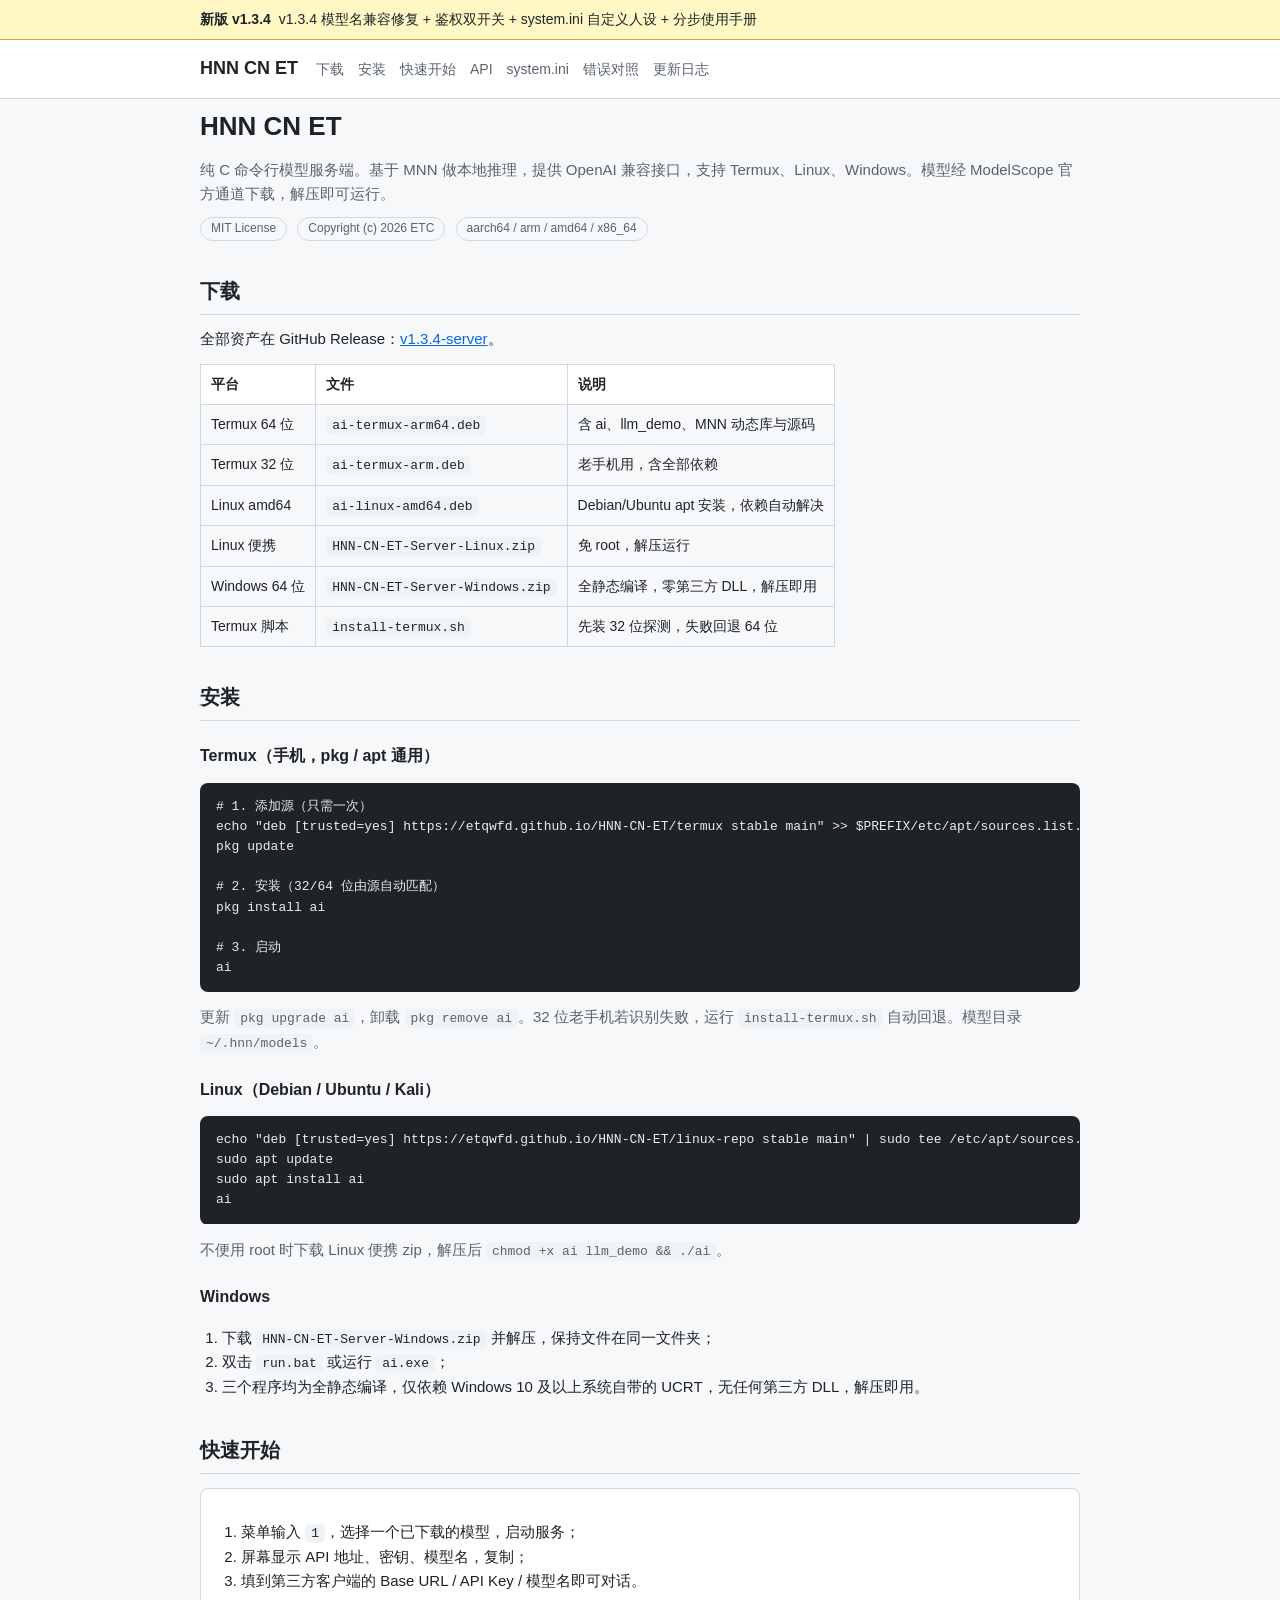
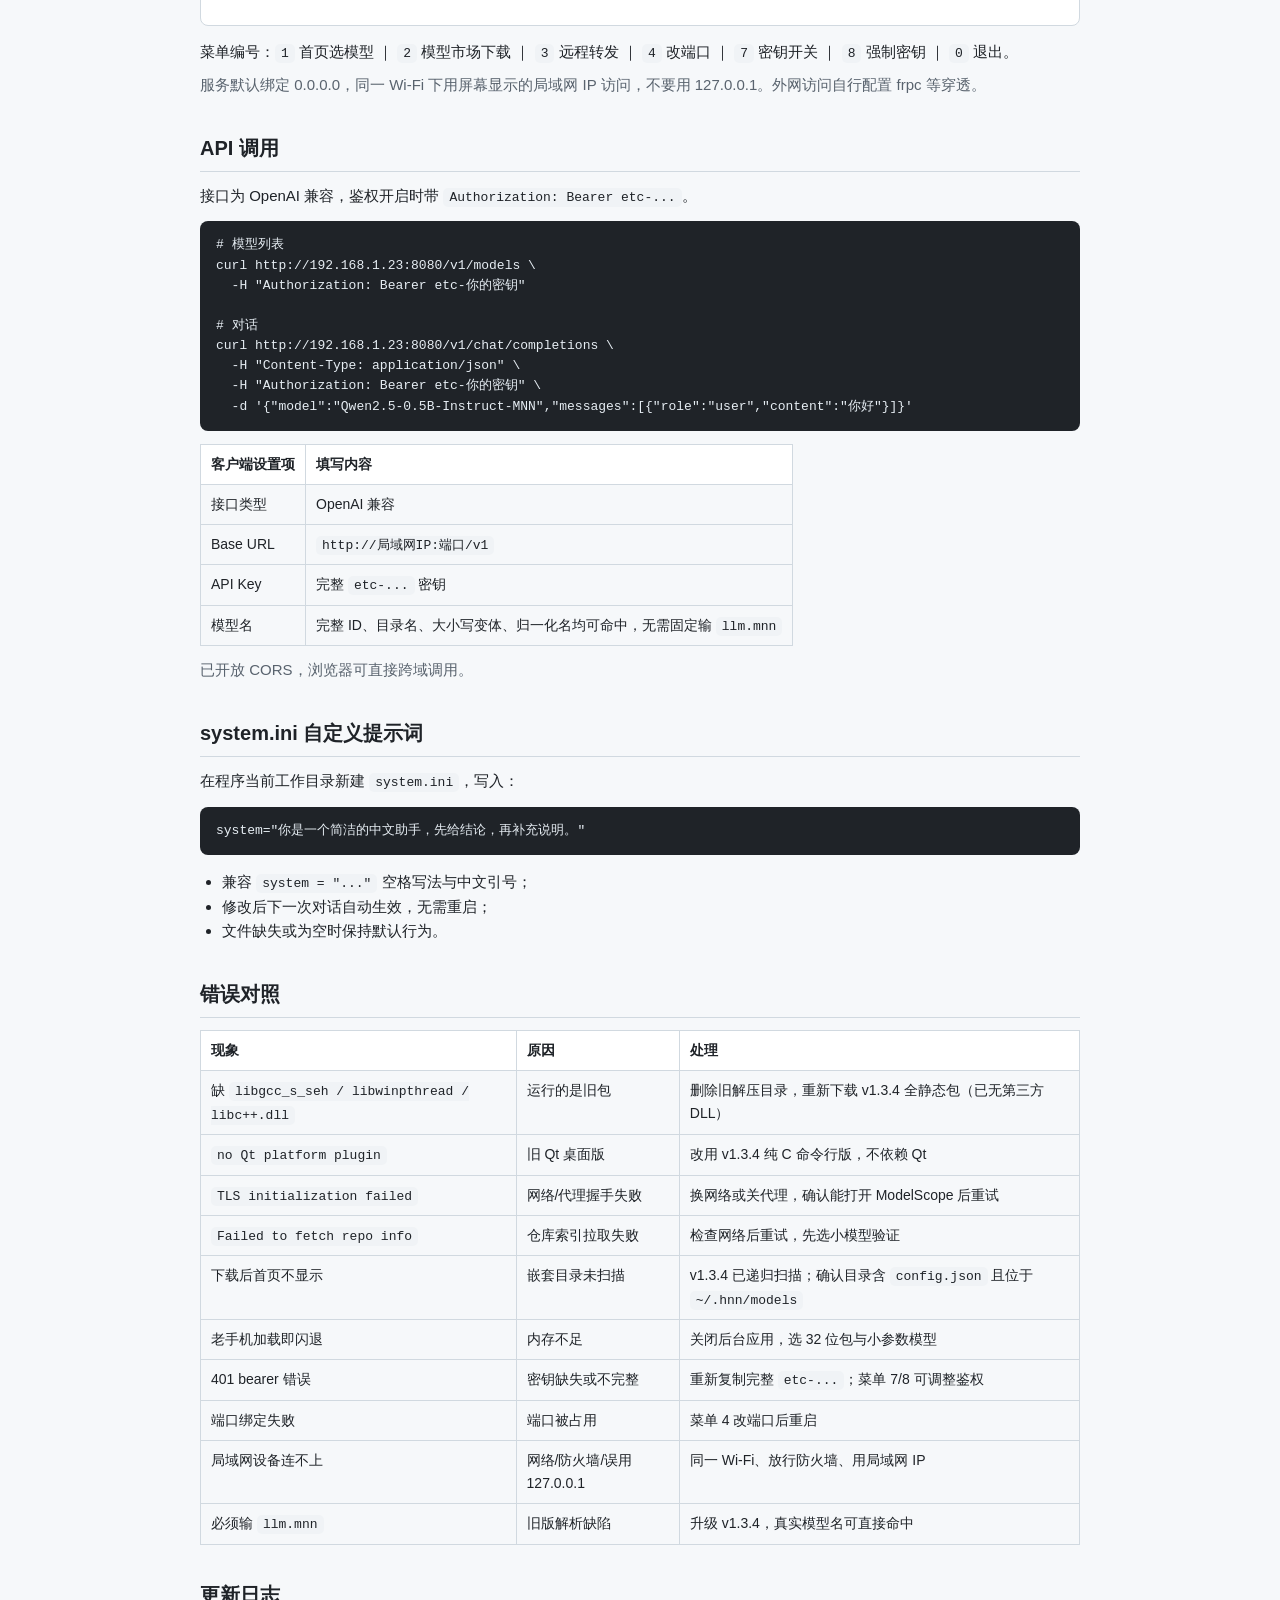
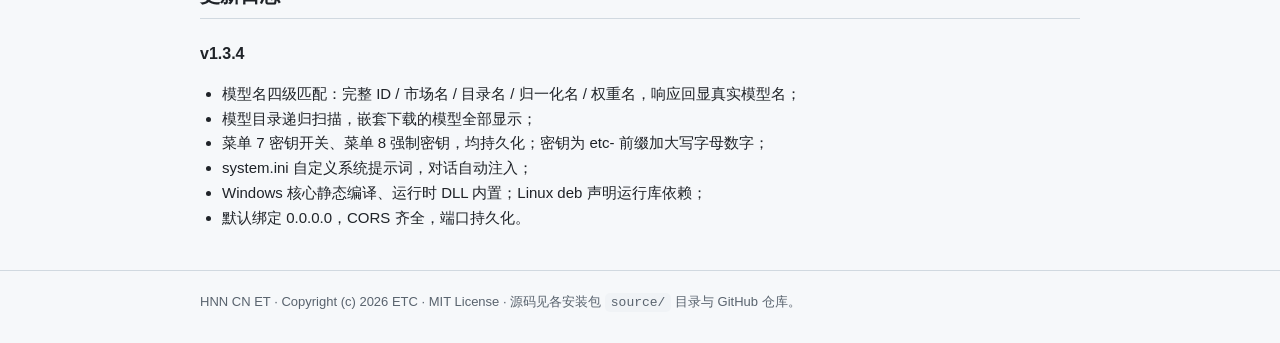
==== docs/index.html @ 38323c47 "v1.3.4: llm_demo全静态化, Windows包零第三方DLL" ====
<!DOCTYPE html>
<html lang="zh-CN">
<head>
<meta charset="UTF-8">
<meta name="viewport" content="width=device-width, initial-scale=1.0">
<title>HNN CN ET · 本地模型服务端</title>
<style>
  :root{
    --bg:#f6f8fa; --panel:#ffffff; --ink:#1f2328; --muted:#59636e;
    --line:#d1d9e0; --accent:#0969da; --code-bg:#f0f3f6; --pre-bg:#1f2328; --pre-ink:#e6edf3;
  }
  *{box-sizing:border-box}
  body{margin:0;background:var(--bg);color:var(--ink);
    font-family:-apple-system,BlinkMacSystemFont,"Segoe UI","PingFang SC","Microsoft YaHei",Helvetica,Arial,sans-serif;
    font-size:15px;line-height:1.65}
  .wrap{max-width:920px;margin:0 auto;padding:0 20px}
  header.site{background:var(--panel);border-bottom:1px solid var(--line)}
  header.site .wrap{display:flex;align-items:baseline;gap:18px;flex-wrap:wrap;padding-top:14px;padding-bottom:14px}
  header.site .name{font-size:18px;font-weight:700;color:var(--ink);text-decoration:none}
  header.site nav{display:flex;gap:14px;flex-wrap:wrap}
  header.site nav a{color:var(--muted);text-decoration:none;font-size:14px}
  header.site nav a:hover{color:var(--accent)}
  .announce{background:#fff8c5;border-bottom:1px solid #d4a72c;font-size:14px}
  .announce .wrap{padding-top:8px;padding-bottom:8px}
  .announce b{margin-right:8px}
  main{padding:28px 0 10px}
  h1{font-size:26px;margin:6px 0 10px}
  h2{font-size:20px;margin:34px 0 12px;padding-bottom:6px;border-bottom:1px solid var(--line)}
  h3{font-size:16px;margin:22px 0 8px}
  p{margin:8px 0}
  a{color:var(--accent)}
  code{background:var(--code-bg);padding:2px 6px;border-radius:5px;font-family:ui-monospace,SFMono-Regular,Menlo,Consolas,monospace;font-size:13px}
  pre{background:var(--pre-bg);color:var(--pre-ink);padding:14px 16px;border-radius:8px;overflow-x:auto;
    font-family:ui-monospace,SFMono-Regular,Menlo,Consolas,monospace;font-size:13px;line-height:1.55}
  pre code{background:none;padding:0;color:inherit;font-size:13px}
  table{border-collapse:collapse;width:100%;margin:12px 0;font-size:14px;display:block;overflow-x:auto}
  th,td{border:1px solid var(--line);padding:8px 10px;text-align:left;vertical-align:top}
  th{background:var(--panel)}
  ul,ol{padding-left:22px}
  .lead{color:var(--muted);font-size:15px}
  .panel{background:var(--panel);border:1px solid var(--line);border-radius:8px;padding:16px 18px;margin:14px 0}
  .muted{color:var(--muted)}
  footer{border-top:1px solid var(--line);margin-top:40px;padding:20px 0 36px;color:var(--muted);font-size:13px}
  .tag{display:inline-block;font-size:12px;border:1px solid var(--line);border-radius:20px;padding:1px 10px;color:var(--muted);margin-right:6px}
</style>
</head>
<body>

<div class="announce" id="announce" style="display:none">
  <div class="wrap"><b id="announceTag"></b><span id="announceText"></span></div>
</div>

<header class="site">
  <div class="wrap">
    <a class="name" href="#top">HNN CN ET</a>
    <nav>
      <a href="#download">下载</a>
      <a href="#install">安装</a>
      <a href="#start">快速开始</a>
      <a href="#api">API</a>
      <a href="#system">system.ini</a>
      <a href="#errors">错误对照</a>
      <a href="#changelog">更新日志</a>
    </nav>
  </div>
</header>

<main class="wrap" id="top">

<h1>HNN CN ET</h1>
<p class="lead">纯 C 命令行模型服务端。基于 MNN 做本地推理，提供 OpenAI 兼容接口，支持 Termux、Linux、Windows。模型经 ModelScope 官方通道下载，解压即可运行。</p>
<p>
  <span class="tag">MIT License</span>
  <span class="tag">Copyright (c) 2026 ETC</span>
  <span class="tag">aarch64 / arm / amd64 / x86_64</span>
</p>

<h2 id="download">下载</h2>
<p>全部资产在 GitHub Release：<a href="https://github.com/ETQWFD/HNN-CN-ET/releases/tag/v1.3.4-server" target="_blank">v1.3.4-server</a>。</p>
<table>
  <tr><th>平台</th><th>文件</th><th>说明</th></tr>
  <tr><td>Termux 64 位</td><td><code>ai-termux-arm64.deb</code></td><td>含 ai、llm_demo、MNN 动态库与源码</td></tr>
  <tr><td>Termux 32 位</td><td><code>ai-termux-arm.deb</code></td><td>老手机用，含全部依赖</td></tr>
  <tr><td>Linux amd64</td><td><code>ai-linux-amd64.deb</code></td><td>Debian/Ubuntu apt 安装，依赖自动解决</td></tr>
  <tr><td>Linux 便携</td><td><code>HNN-CN-ET-Server-Linux.zip</code></td><td>免 root，解压运行</td></tr>
  <tr><td>Windows 64 位</td><td><code>HNN-CN-ET-Server-Windows.zip</code></td><td>全静态编译，零第三方 DLL，解压即用</td></tr>
  <tr><td>Termux 脚本</td><td><code>install-termux.sh</code></td><td>先装 32 位探测，失败回退 64 位</td></tr>
</table>

<h2 id="install">安装</h2>

<h3>Termux（手机，pkg / apt 通用）</h3>
<pre><code># 1. 添加源（只需一次）
echo "deb [trusted=yes] https://etqwfd.github.io/HNN-CN-ET/termux stable main" >> $PREFIX/etc/apt/sources.list.d/hnn.list
pkg update

# 2. 安装（32/64 位由源自动匹配）
pkg install ai

# 3. 启动
ai</code></pre>
<p class="muted">更新 <code>pkg upgrade ai</code>，卸载 <code>pkg remove ai</code>。32 位老手机若识别失败，运行 <code>install-termux.sh</code> 自动回退。模型目录 <code>~/.hnn/models</code>。</p>

<h3>Linux（Debian / Ubuntu / Kali）</h3>
<pre><code>echo "deb [trusted=yes] https://etqwfd.github.io/HNN-CN-ET/linux-repo stable main" | sudo tee /etc/apt/sources.list.d/hnn.list
sudo apt update
sudo apt install ai
ai</code></pre>
<p class="muted">不便用 root 时下载 Linux 便携 zip，解压后 <code>chmod +x ai llm_demo && ./ai</code>。</p>

<h3>Windows</h3>
<ol>
  <li>下载 <code>HNN-CN-ET-Server-Windows.zip</code> 并解压，保持文件在同一文件夹；</li>
  <li>双击 <code>run.bat</code> 或运行 <code>ai.exe</code>；</li>
  <li>三个程序均为全静态编译，仅依赖 Windows 10 及以上系统自带的 UCRT，无任何第三方 DLL，解压即用。</li>
</ol>

<h2 id="start">快速开始</h2>
<div class="panel">
  <ol>
    <li>菜单输入 <code>1</code>，选择一个已下载的模型，启动服务；</li>
    <li>屏幕显示 API 地址、密钥、模型名，复制；</li>
    <li>填到第三方客户端的 Base URL / API Key / 模型名即可对话。</li>
  </ol>
</div>
<p>菜单编号：<code>1</code> 首页选模型 ｜ <code>2</code> 模型市场下载 ｜ <code>3</code> 远程转发 ｜ <code>4</code> 改端口 ｜ <code>7</code> 密钥开关 ｜ <code>8</code> 强制密钥 ｜ <code>0</code> 退出。</p>
<p class="muted">服务默认绑定 0.0.0.0，同一 Wi-Fi 下用屏幕显示的局域网 IP 访问，不要用 127.0.0.1。外网访问自行配置 frpc 等穿透。</p>

<h2 id="api">API 调用</h2>
<p>接口为 OpenAI 兼容，鉴权开启时带 <code>Authorization: Bearer etc-...</code>。</p>
<pre><code># 模型列表
curl http://192.168.1.23:8080/v1/models \
  -H "Authorization: Bearer etc-你的密钥"

# 对话
curl http://192.168.1.23:8080/v1/chat/completions \
  -H "Content-Type: application/json" \
  -H "Authorization: Bearer etc-你的密钥" \
  -d '{"model":"Qwen2.5-0.5B-Instruct-MNN","messages":[{"role":"user","content":"你好"}]}'</code></pre>
<table>
  <tr><th>客户端设置项</th><th>填写内容</th></tr>
  <tr><td>接口类型</td><td>OpenAI 兼容</td></tr>
  <tr><td>Base URL</td><td><code>http://局域网IP:端口/v1</code></td></tr>
  <tr><td>API Key</td><td>完整 <code>etc-...</code> 密钥</td></tr>
  <tr><td>模型名</td><td>完整 ID、目录名、大小写变体、归一化名均可命中，无需固定输 <code>llm.mnn</code></td></tr>
</table>
<p class="muted">已开放 CORS，浏览器可直接跨域调用。</p>

<h2 id="system">system.ini 自定义提示词</h2>
<p>在程序当前工作目录新建 <code>system.ini</code>，写入：</p>
<pre><code>system="你是一个简洁的中文助手，先给结论，再补充说明。"</code></pre>
<ul>
  <li>兼容 <code>system = "..."</code> 空格写法与中文引号；</li>
  <li>修改后下一次对话自动生效，无需重启；</li>
  <li>文件缺失或为空时保持默认行为。</li>
</ul>

<h2 id="errors">错误对照</h2>
<table>
  <tr><th>现象</th><th>原因</th><th>处理</th></tr>
  <tr><td>缺 <code>libgcc_s_seh / libwinpthread / libc++.dll</code></td><td>运行的是旧包</td><td>删除旧解压目录，重新下载 v1.3.4 全静态包（已无第三方 DLL）</td></tr>
  <tr><td><code>no Qt platform plugin</code></td><td>旧 Qt 桌面版</td><td>改用 v1.3.4 纯 C 命令行版，不依赖 Qt</td></tr>
  <tr><td><code>TLS initialization failed</code></td><td>网络/代理握手失败</td><td>换网络或关代理，确认能打开 ModelScope 后重试</td></tr>
  <tr><td><code>Failed to fetch repo info</code></td><td>仓库索引拉取失败</td><td>检查网络后重试，先选小模型验证</td></tr>
  <tr><td>下载后首页不显示</td><td>嵌套目录未扫描</td><td>v1.3.4 已递归扫描；确认目录含 <code>config.json</code> 且位于 <code>~/.hnn/models</code></td></tr>
  <tr><td>老手机加载即闪退</td><td>内存不足</td><td>关闭后台应用，选 32 位包与小参数模型</td></tr>
  <tr><td>401 bearer 错误</td><td>密钥缺失或不完整</td><td>重新复制完整 <code>etc-...</code>；菜单 7/8 可调整鉴权</td></tr>
  <tr><td>端口绑定失败</td><td>端口被占用</td><td>菜单 4 改端口后重启</td></tr>
  <tr><td>局域网设备连不上</td><td>网络/防火墙/误用 127.0.0.1</td><td>同一 Wi-Fi、放行防火墙、用局域网 IP</td></tr>
  <tr><td>必须输 <code>llm.mnn</code></td><td>旧版解析缺陷</td><td>升级 v1.3.4，真实模型名可直接命中</td></tr>
</table>

<h2 id="changelog">更新日志</h2>
<h3>v1.3.4</h3>
<ul>
  <li>模型名四级匹配：完整 ID / 市场名 / 目录名 / 归一化名 / 权重名，响应回显真实模型名；</li>
  <li>模型目录递归扫描，嵌套下载的模型全部显示；</li>
  <li>菜单 7 密钥开关、菜单 8 强制密钥，均持久化；密钥为 etc- 前缀加大写字母数字；</li>
  <li>system.ini 自定义系统提示词，对话自动注入；</li>
  <li>Windows 核心静态编译、运行时 DLL 内置；Linux deb 声明运行库依赖；</li>
  <li>默认绑定 0.0.0.0，CORS 齐全，端口持久化。</li>
</ul>

</main>

<footer>
  <div class="wrap">HNN CN ET · Copyright (c) 2026 ETC · MIT License · 源码见各安装包 <code>source/</code> 目录与 GitHub 仓库。</div>
</footer>

<script>
fetch('announcement.json',{cache:'no-store'}).then(r=>r.ok?r.json():null).then(d=>{
  if(!d)return;
  document.getElementById('announce').style.display='block';
  document.getElementById('announceTag').textContent=d.tag||'公告';
  document.getElementById('announceText').textContent=d.title||'';
}).catch(()=>{});
</script>
</body>
</html>
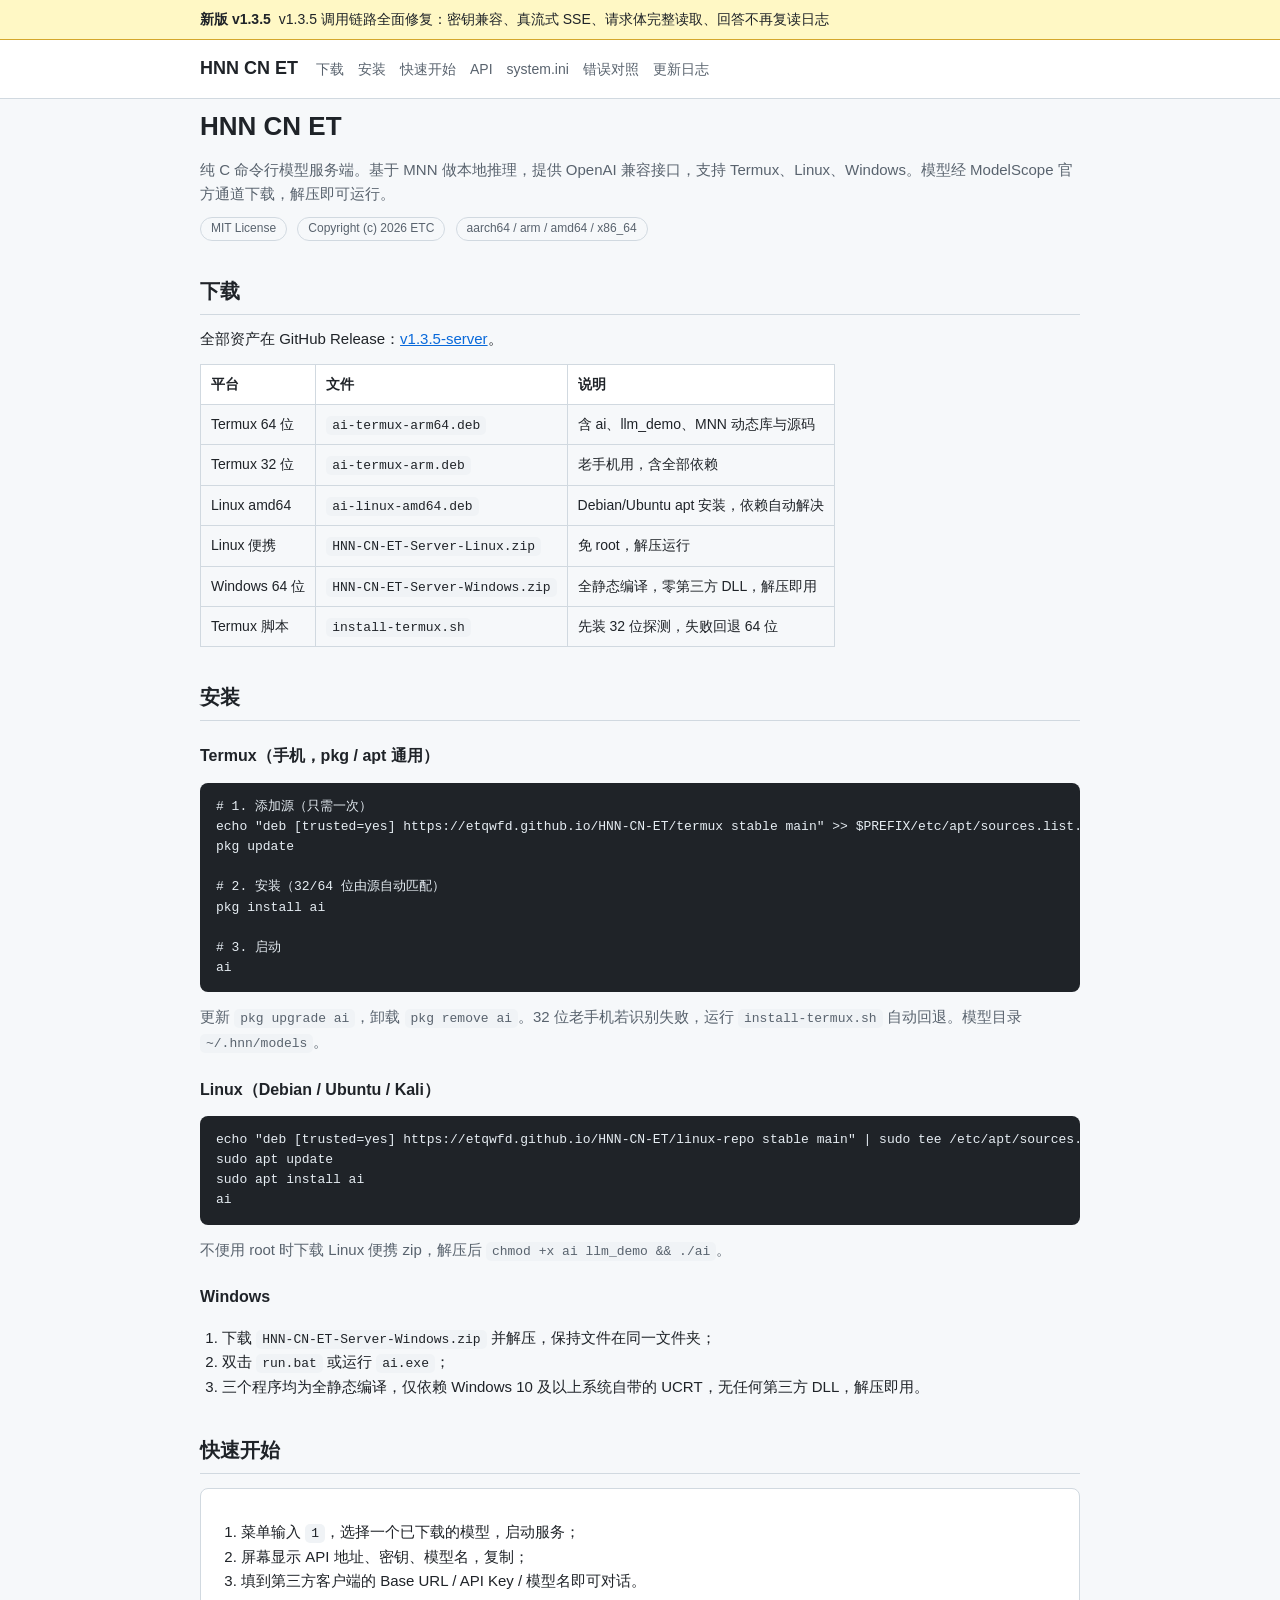
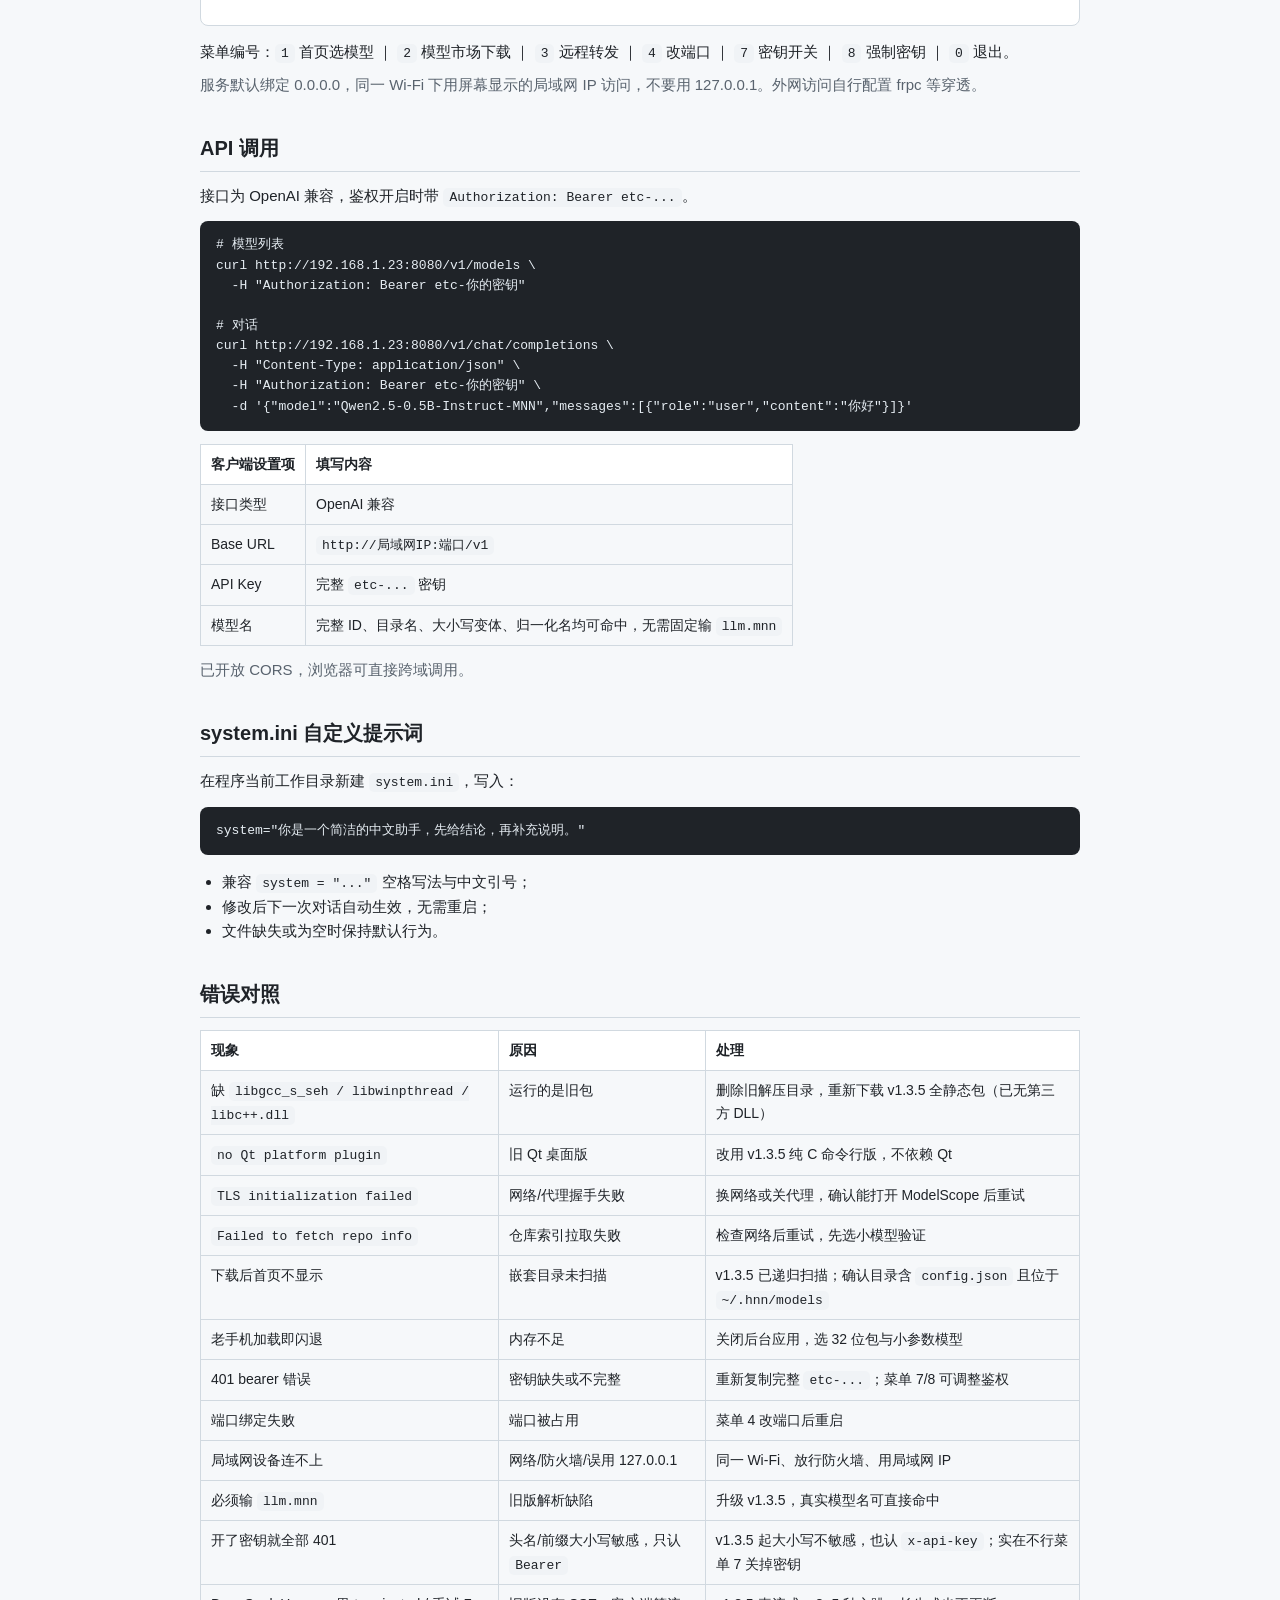
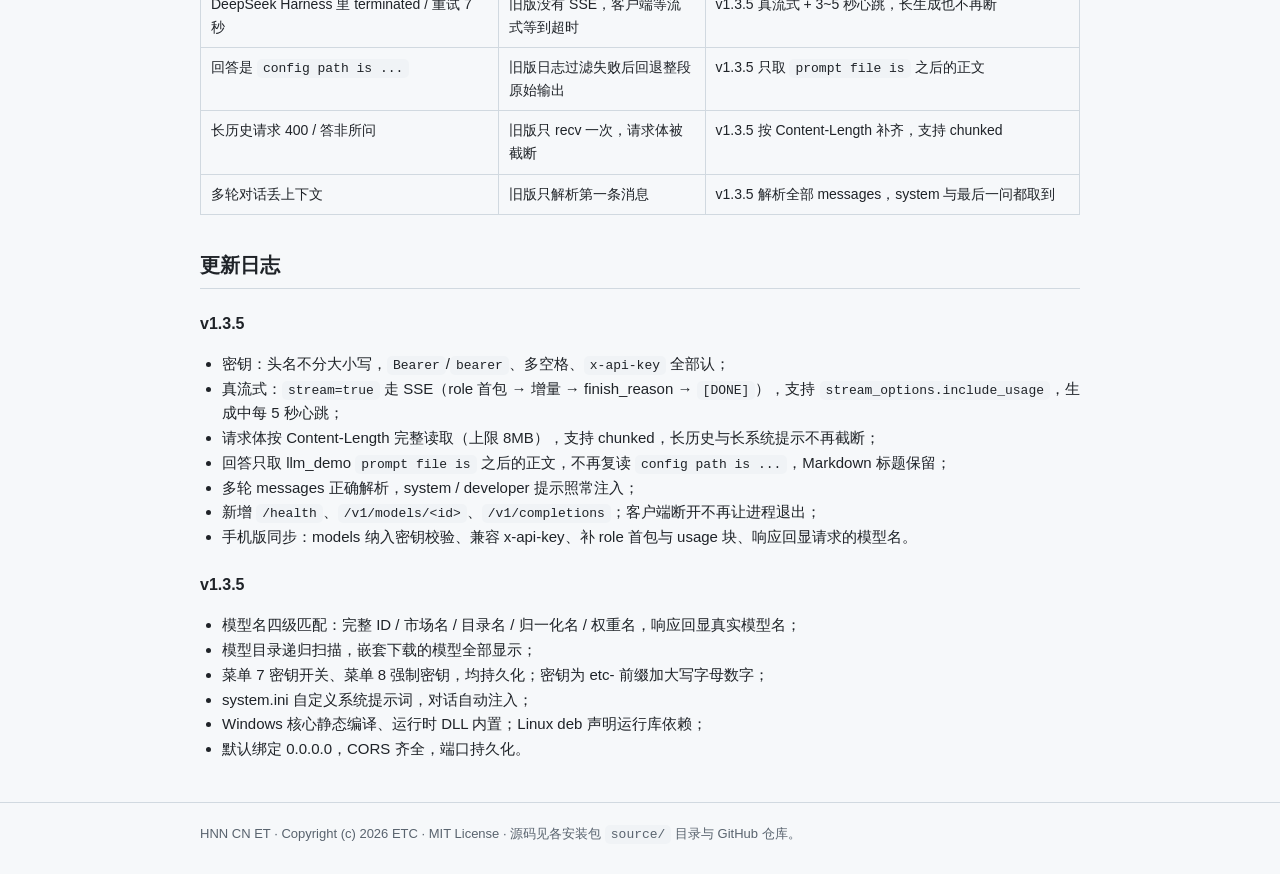
==== commit 60b791e7: "v1.3.5: 模型完整性自检与精确缺失提示、自动下沉嵌套目录、llm_demo 报错行采集；重建三平台安装包与 apt 索引" ====
--- a/docs/index.html
+++ b/docs/index.html
@@ -76,7 +76,7 @@
 </p>
 
 <h2 id="download">下载</h2>
-<p>全部资产在 GitHub Release：<a href="https://github.com/ETQWFD/HNN-CN-ET/releases/tag/v1.3.4-server" target="_blank">v1.3.4-server</a>。</p>
+<p>全部资产在 GitHub Release：<a href="https://github.com/ETQWFD/HNN-CN-ET/releases/tag/v1.3.5-server" target="_blank">v1.3.5-server</a>。</p>
 <table>
   <tr><th>平台</th><th>文件</th><th>说明</th></tr>
   <tr><td>Termux 64 位</td><td><code>ai-termux-arm64.deb</code></td><td>含 ai、llm_demo、MNN 动态库与源码</td></tr>
@@ -158,20 +158,35 @@
 <h2 id="errors">错误对照</h2>
 <table>
   <tr><th>现象</th><th>原因</th><th>处理</th></tr>
-  <tr><td>缺 <code>libgcc_s_seh / libwinpthread / libc++.dll</code></td><td>运行的是旧包</td><td>删除旧解压目录，重新下载 v1.3.4 全静态包（已无第三方 DLL）</td></tr>
-  <tr><td><code>no Qt platform plugin</code></td><td>旧 Qt 桌面版</td><td>改用 v1.3.4 纯 C 命令行版，不依赖 Qt</td></tr>
+  <tr><td>缺 <code>libgcc_s_seh / libwinpthread / libc++.dll</code></td><td>运行的是旧包</td><td>删除旧解压目录，重新下载 v1.3.5 全静态包（已无第三方 DLL）</td></tr>
+  <tr><td><code>no Qt platform plugin</code></td><td>旧 Qt 桌面版</td><td>改用 v1.3.5 纯 C 命令行版，不依赖 Qt</td></tr>
   <tr><td><code>TLS initialization failed</code></td><td>网络/代理握手失败</td><td>换网络或关代理，确认能打开 ModelScope 后重试</td></tr>
   <tr><td><code>Failed to fetch repo info</code></td><td>仓库索引拉取失败</td><td>检查网络后重试，先选小模型验证</td></tr>
-  <tr><td>下载后首页不显示</td><td>嵌套目录未扫描</td><td>v1.3.4 已递归扫描；确认目录含 <code>config.json</code> 且位于 <code>~/.hnn/models</code></td></tr>
+  <tr><td>下载后首页不显示</td><td>嵌套目录未扫描</td><td>v1.3.5 已递归扫描；确认目录含 <code>config.json</code> 且位于 <code>~/.hnn/models</code></td></tr>
   <tr><td>老手机加载即闪退</td><td>内存不足</td><td>关闭后台应用，选 32 位包与小参数模型</td></tr>
   <tr><td>401 bearer 错误</td><td>密钥缺失或不完整</td><td>重新复制完整 <code>etc-...</code>；菜单 7/8 可调整鉴权</td></tr>
   <tr><td>端口绑定失败</td><td>端口被占用</td><td>菜单 4 改端口后重启</td></tr>
   <tr><td>局域网设备连不上</td><td>网络/防火墙/误用 127.0.0.1</td><td>同一 Wi-Fi、放行防火墙、用局域网 IP</td></tr>
-  <tr><td>必须输 <code>llm.mnn</code></td><td>旧版解析缺陷</td><td>升级 v1.3.4，真实模型名可直接命中</td></tr>
+  <tr><td>必须输 <code>llm.mnn</code></td><td>旧版解析缺陷</td><td>升级 v1.3.5，真实模型名可直接命中</td></tr>
+  <tr><td>开了密钥就全部 401</td><td>头名/前缀大小写敏感，只认 <code>Bearer</code></td><td>v1.3.5 起大小写不敏感，也认 <code>x-api-key</code>；实在不行菜单 7 关掉密钥</td></tr>
+  <tr><td>DeepSeek Harness 里 terminated / 重试 7 秒</td><td>旧版没有 SSE，客户端等流式等到超时</td><td>v1.3.5 真流式 + 3~5 秒心跳，长生成也不再断</td></tr>
+  <tr><td>回答是 <code>config path is ...</code></td><td>旧版日志过滤失败后回退整段原始输出</td><td>v1.3.5 只取 <code>prompt file is</code> 之后的正文</td></tr>
+  <tr><td>长历史请求 400 / 答非所问</td><td>旧版只 recv 一次，请求体被截断</td><td>v1.3.5 按 Content-Length 补齐，支持 chunked</td></tr>
+  <tr><td>多轮对话丢上下文</td><td>旧版只解析第一条消息</td><td>v1.3.5 解析全部 messages，system 与最后一问都取到</td></tr>
 </table>
 
 <h2 id="changelog">更新日志</h2>
-<h3>v1.3.4</h3>
+<h3>v1.3.5</h3>
+<ul>
+  <li>密钥：头名不分大小写，<code>Bearer</code>/<code>bearer</code>、多空格、<code>x-api-key</code> 全部认；</li>
+  <li>真流式：<code>stream=true</code> 走 SSE（role 首包 → 增量 → finish_reason → <code>[DONE]</code>），支持 <code>stream_options.include_usage</code>，生成中每 5 秒心跳；</li>
+  <li>请求体按 Content-Length 完整读取（上限 8MB），支持 chunked，长历史与长系统提示不再截断；</li>
+  <li>回答只取 llm_demo <code>prompt file is</code> 之后的正文，不再复读 <code>config path is ...</code>，Markdown 标题保留；</li>
+  <li>多轮 messages 正确解析，system / developer 提示照常注入；</li>
+  <li>新增 <code>/health</code>、<code>/v1/models/&lt;id&gt;</code>、<code>/v1/completions</code>；客户端断开不再让进程退出；</li>
+  <li>手机版同步：models 纳入密钥校验、兼容 x-api-key、补 role 首包与 usage 块、响应回显请求的模型名。</li>
+</ul>
+<h3>v1.3.5</h3>
 <ul>
   <li>模型名四级匹配：完整 ID / 市场名 / 目录名 / 归一化名 / 权重名，响应回显真实模型名；</li>
   <li>模型目录递归扫描，嵌套下载的模型全部显示；</li>
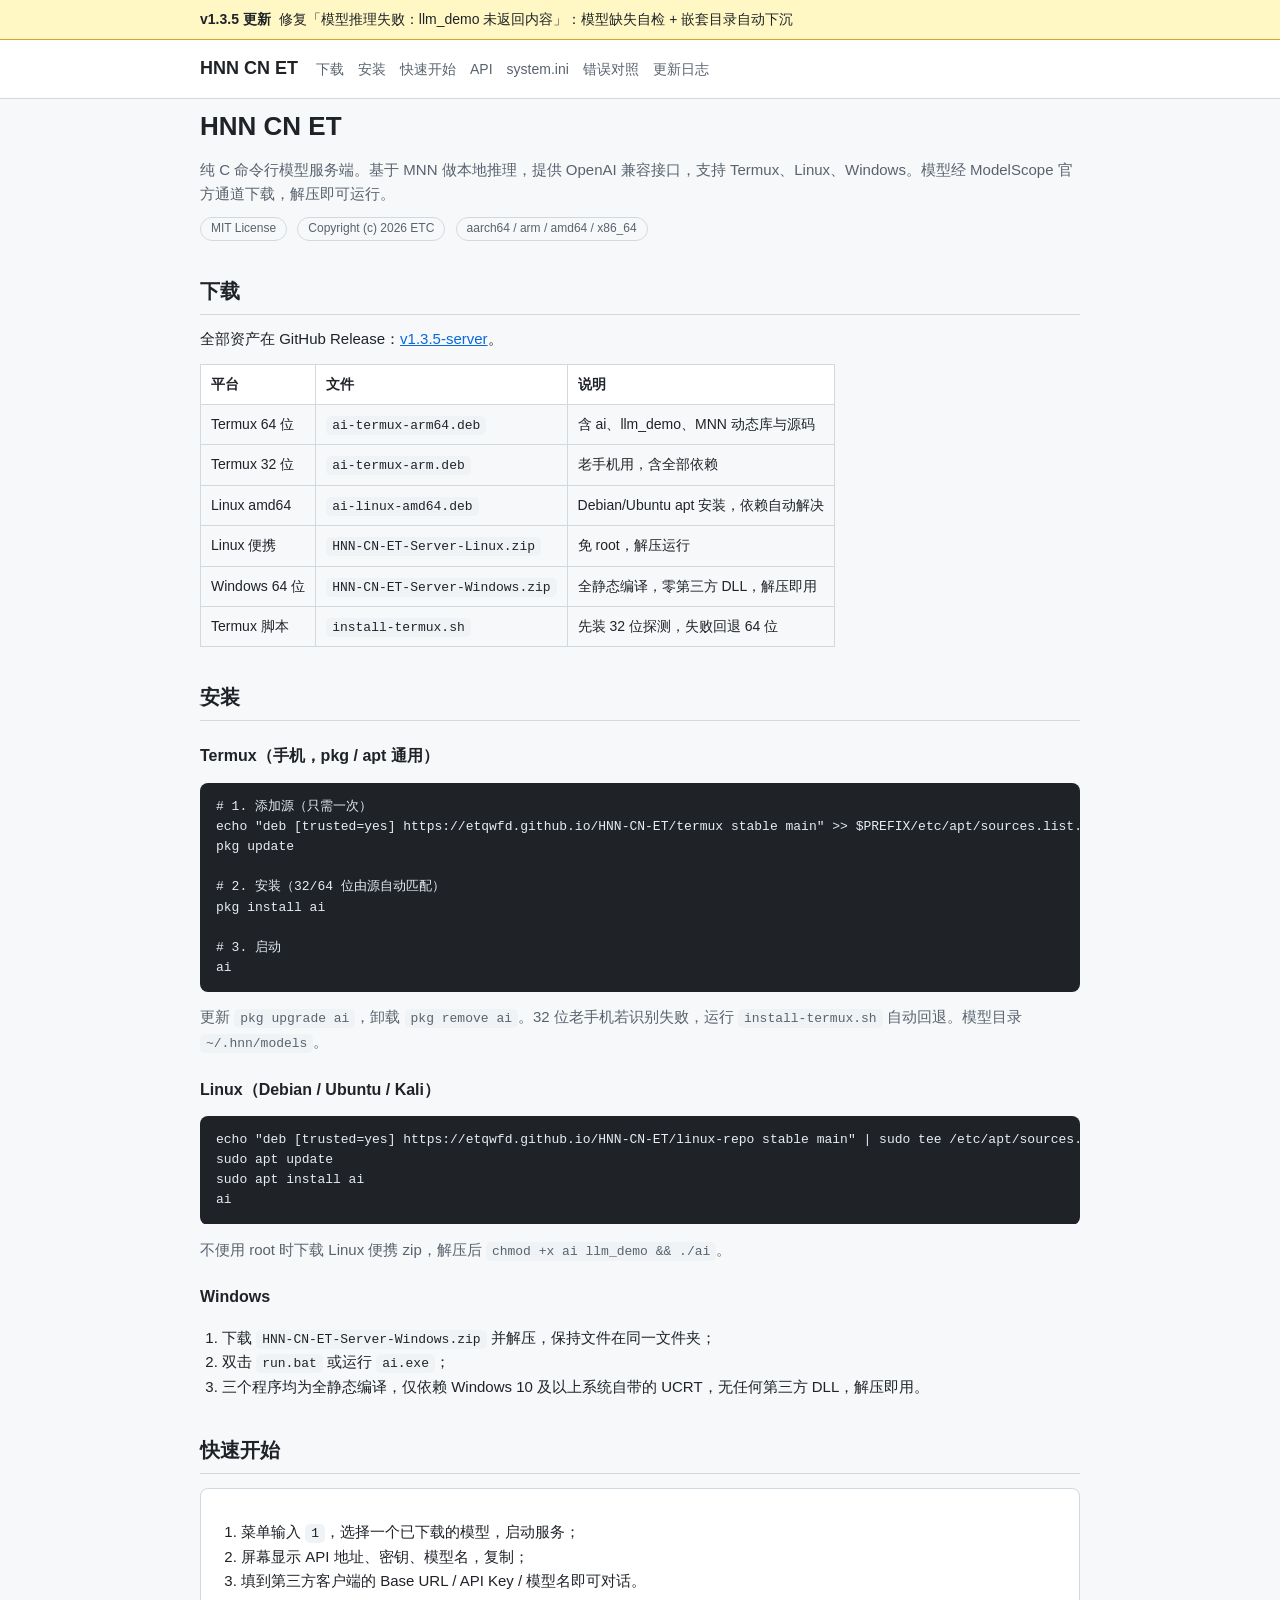
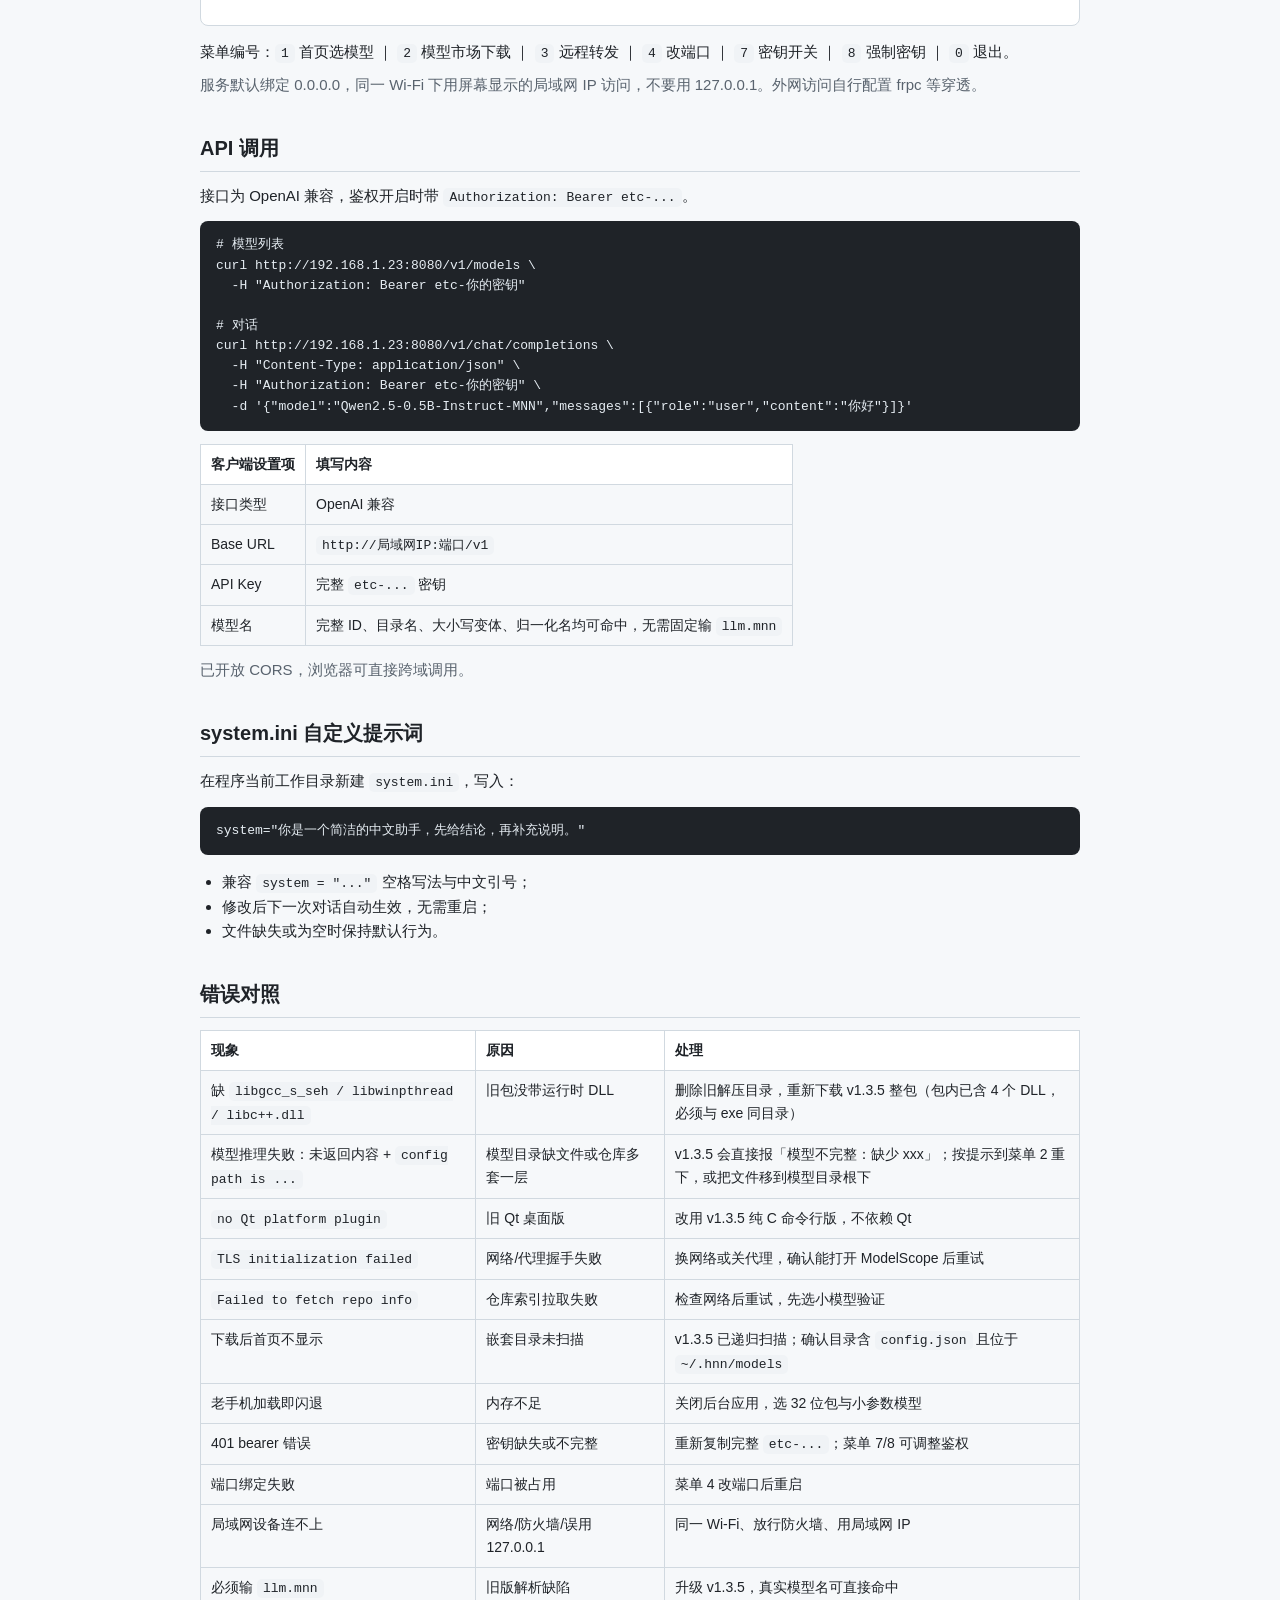
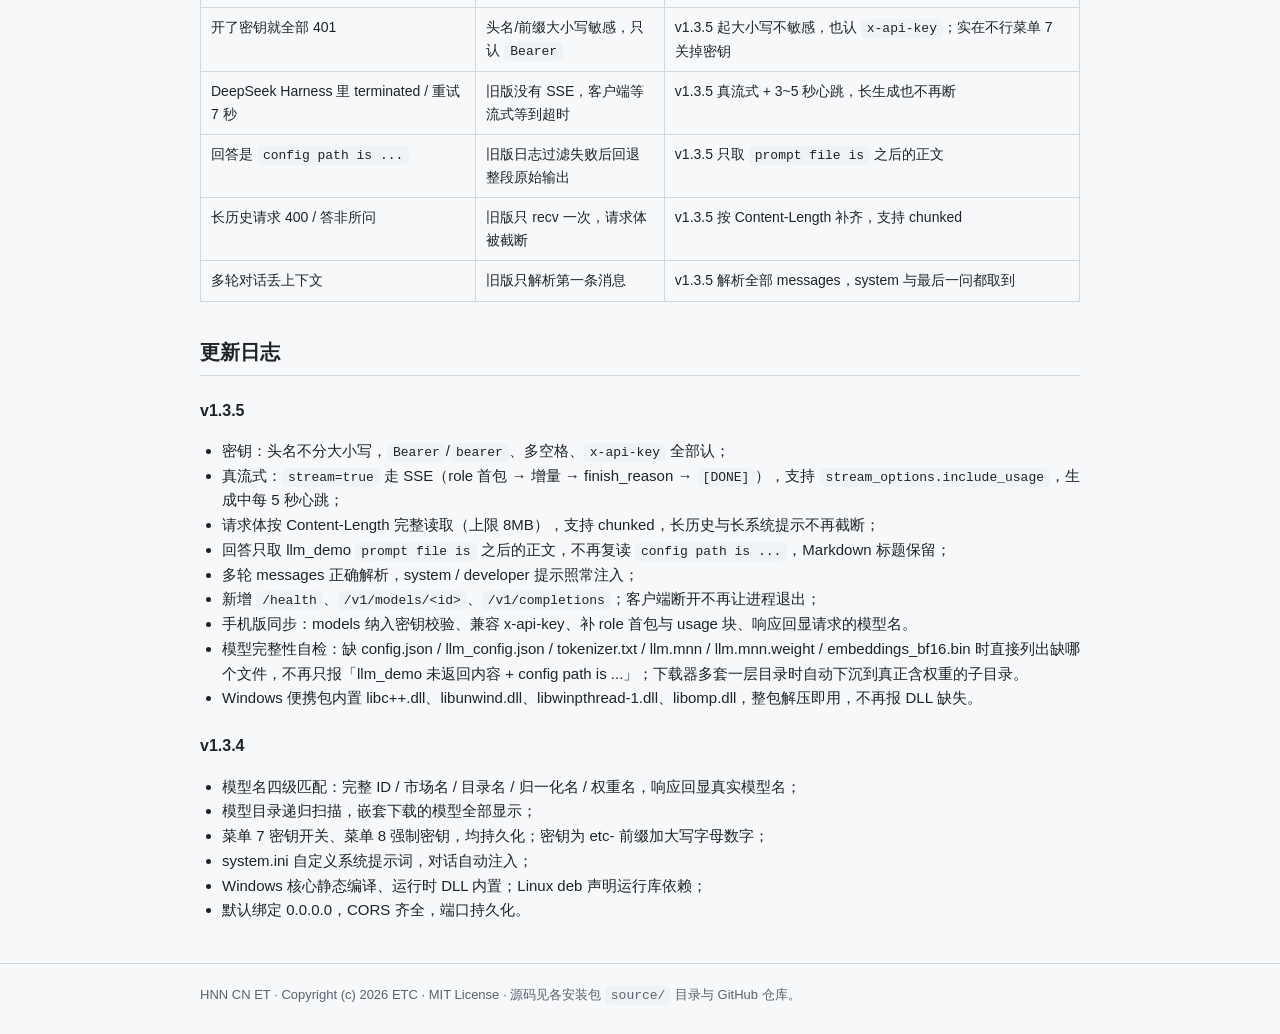
==== commit 94696dbd: "官网补充模型完整性修复说明与错误对照" ====
--- a/docs/index.html
+++ b/docs/index.html
@@ -158,7 +158,8 @@
 <h2 id="errors">错误对照</h2>
 <table>
   <tr><th>现象</th><th>原因</th><th>处理</th></tr>
-  <tr><td>缺 <code>libgcc_s_seh / libwinpthread / libc++.dll</code></td><td>运行的是旧包</td><td>删除旧解压目录，重新下载 v1.3.5 全静态包（已无第三方 DLL）</td></tr>
+  <tr><td>缺 <code>libgcc_s_seh / libwinpthread / libc++.dll</code></td><td>旧包没带运行时 DLL</td><td>删除旧解压目录，重新下载 v1.3.5 整包（包内已含 4 个 DLL，必须与 exe 同目录）</td></tr>
+  <tr><td>模型推理失败：未返回内容 + <code>config path is ...</code></td><td>模型目录缺文件或仓库多套一层</td><td>v1.3.5 会直接报「模型不完整：缺少 xxx」；按提示到菜单 2 重下，或把文件移到模型目录根下</td></tr>
   <tr><td><code>no Qt platform plugin</code></td><td>旧 Qt 桌面版</td><td>改用 v1.3.5 纯 C 命令行版，不依赖 Qt</td></tr>
   <tr><td><code>TLS initialization failed</code></td><td>网络/代理握手失败</td><td>换网络或关代理，确认能打开 ModelScope 后重试</td></tr>
   <tr><td><code>Failed to fetch repo info</code></td><td>仓库索引拉取失败</td><td>检查网络后重试，先选小模型验证</td></tr>
@@ -185,8 +186,10 @@
   <li>多轮 messages 正确解析，system / developer 提示照常注入；</li>
   <li>新增 <code>/health</code>、<code>/v1/models/&lt;id&gt;</code>、<code>/v1/completions</code>；客户端断开不再让进程退出；</li>
   <li>手机版同步：models 纳入密钥校验、兼容 x-api-key、补 role 首包与 usage 块、响应回显请求的模型名。</li>
+  <li>模型完整性自检：缺 config.json / llm_config.json / tokenizer.txt / llm.mnn / llm.mnn.weight / embeddings_bf16.bin 时直接列出缺哪个文件，不再只报「llm_demo 未返回内容 + config path is ...」；下载器多套一层目录时自动下沉到真正含权重的子目录。</li>
+  <li>Windows 便携包内置 libc++.dll、libunwind.dll、libwinpthread-1.dll、libomp.dll，整包解压即用，不再报 DLL 缺失。</li>
 </ul>
-<h3>v1.3.5</h3>
+<h3>v1.3.4</h3>
 <ul>
   <li>模型名四级匹配：完整 ID / 市场名 / 目录名 / 归一化名 / 权重名，响应回显真实模型名；</li>
   <li>模型目录递归扫描，嵌套下载的模型全部显示；</li>
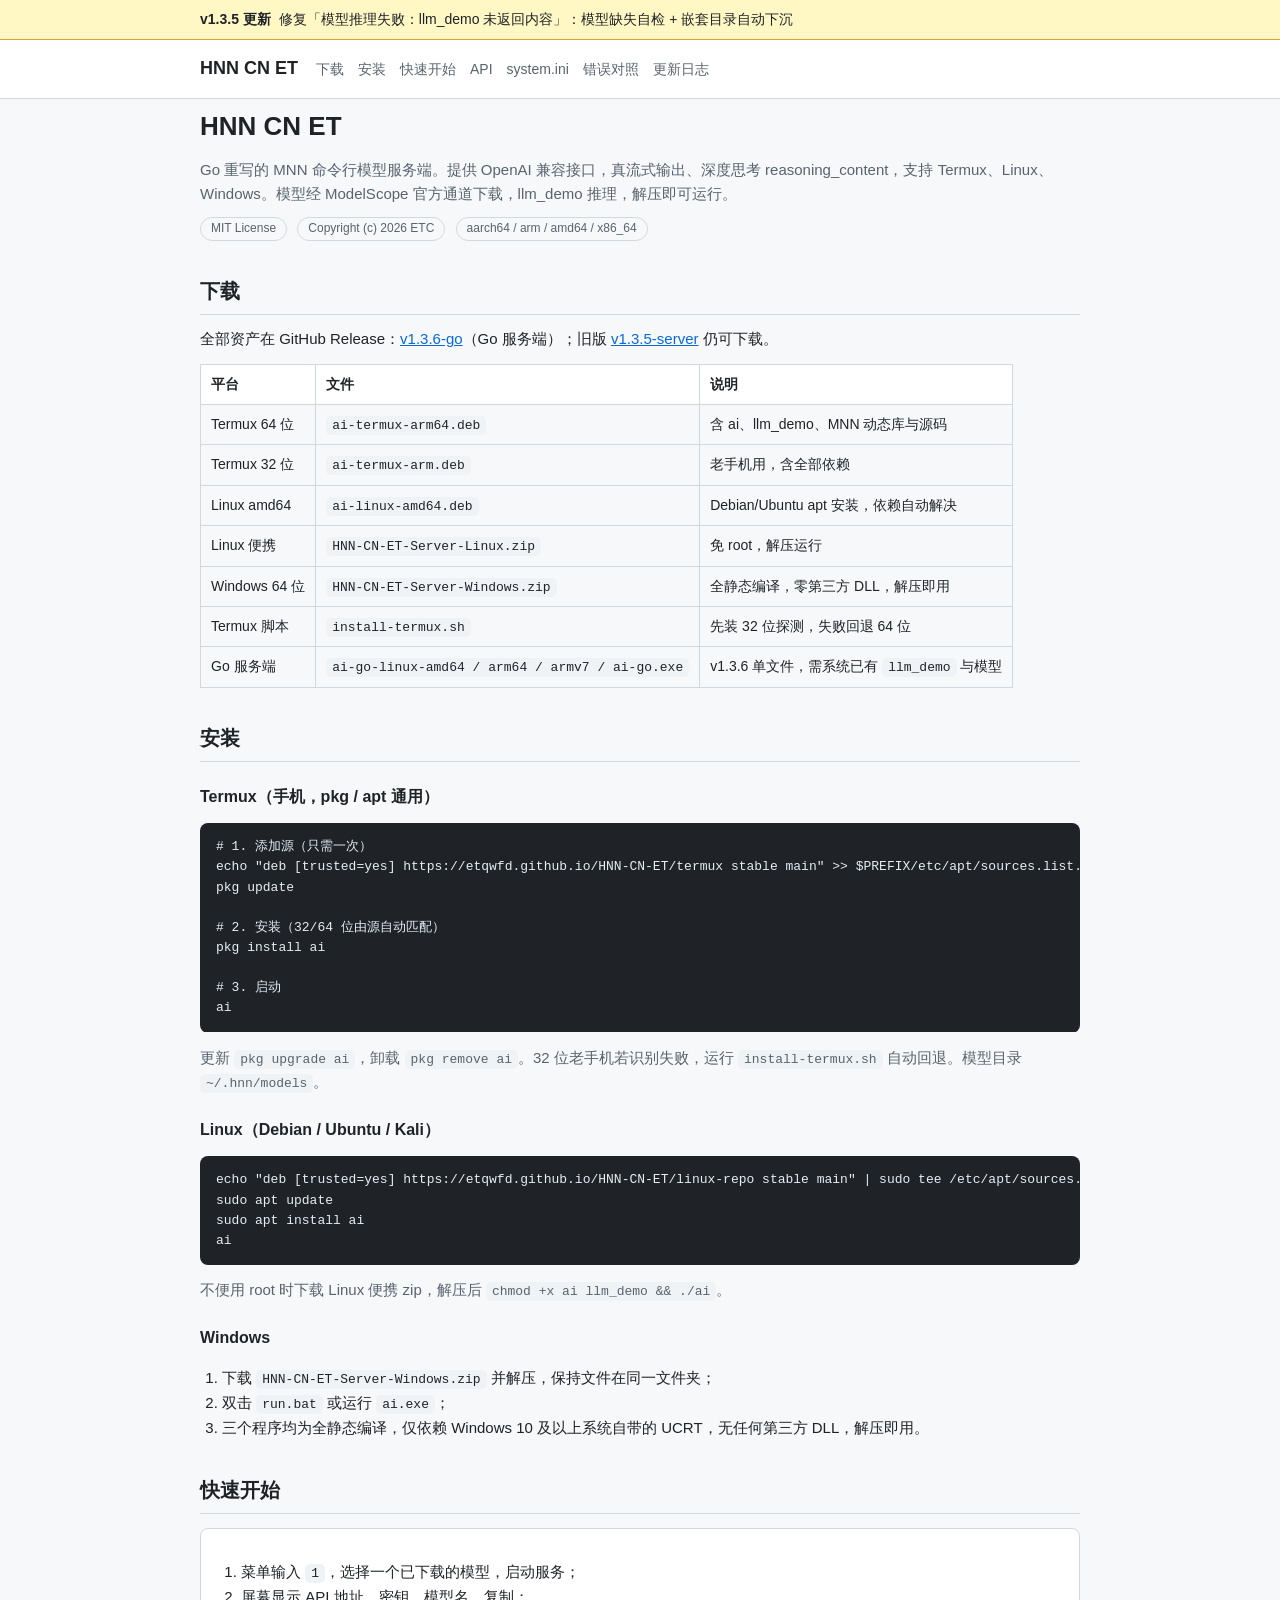
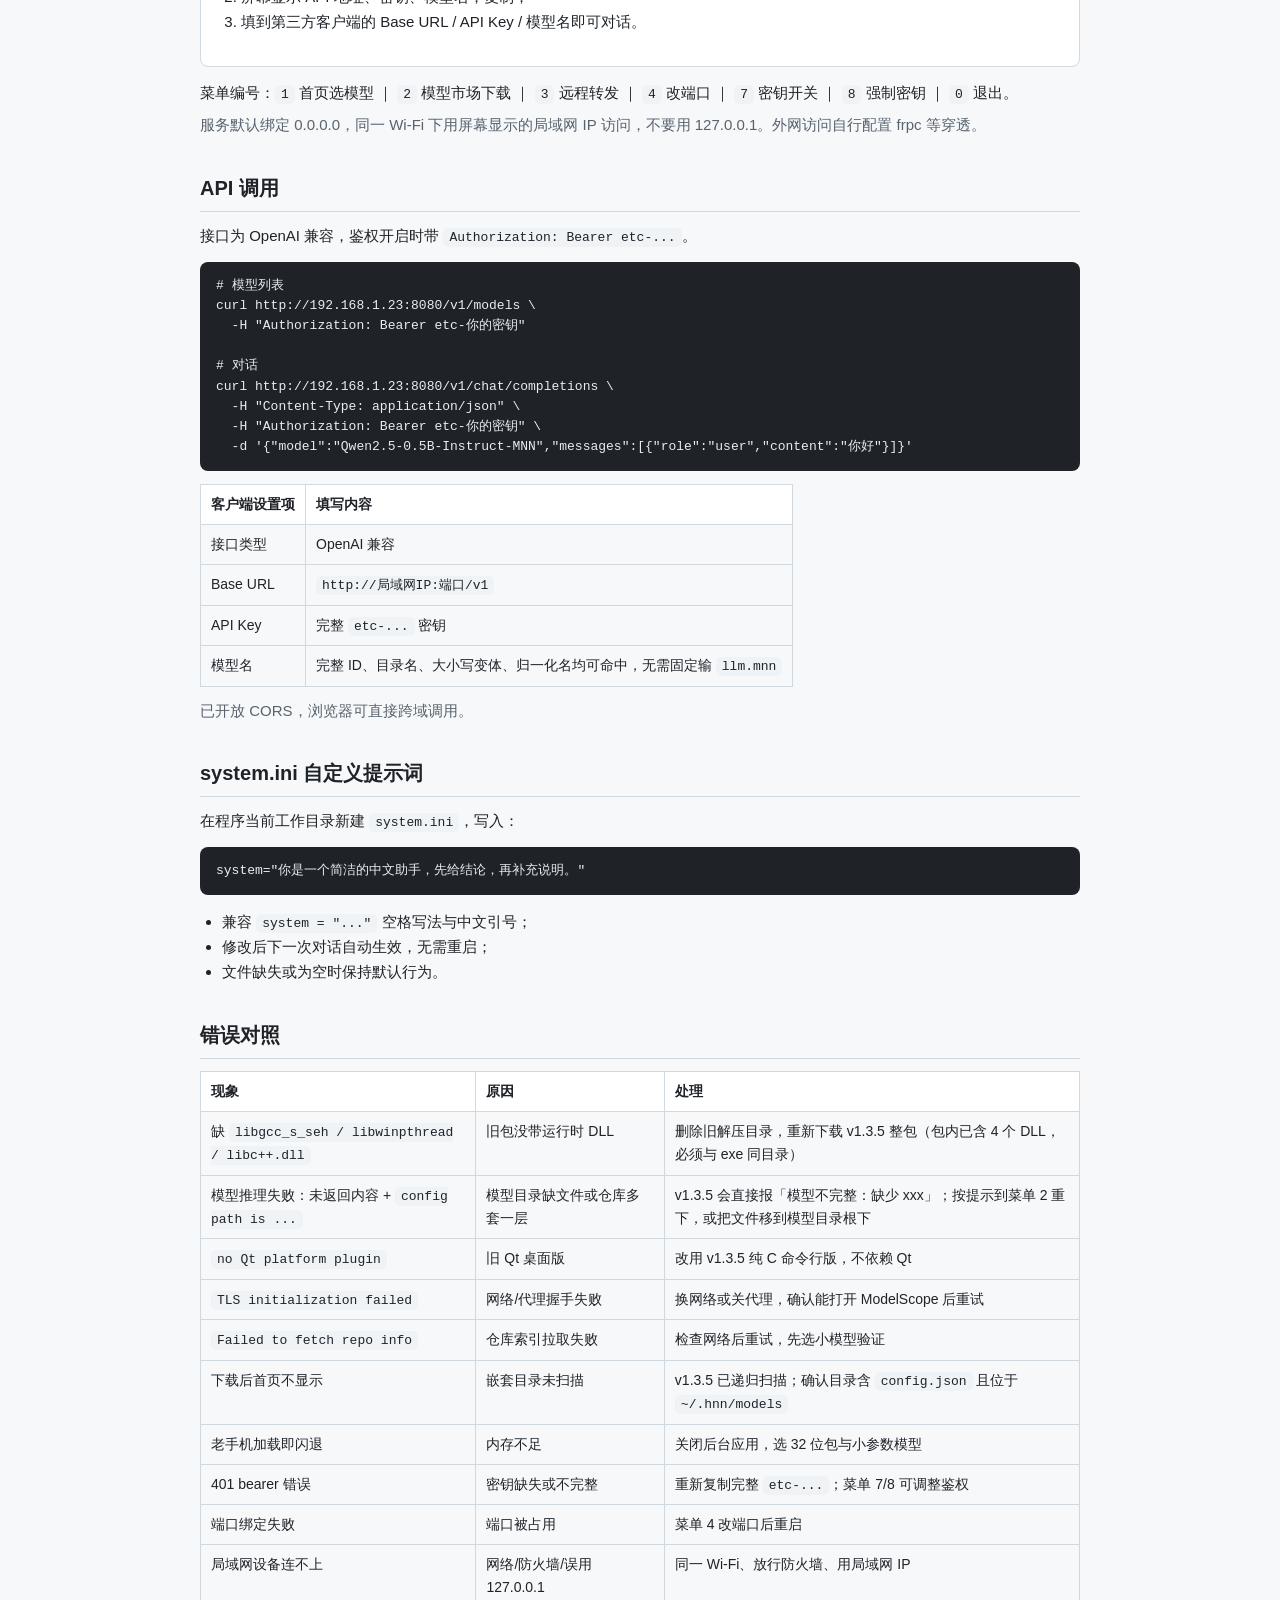
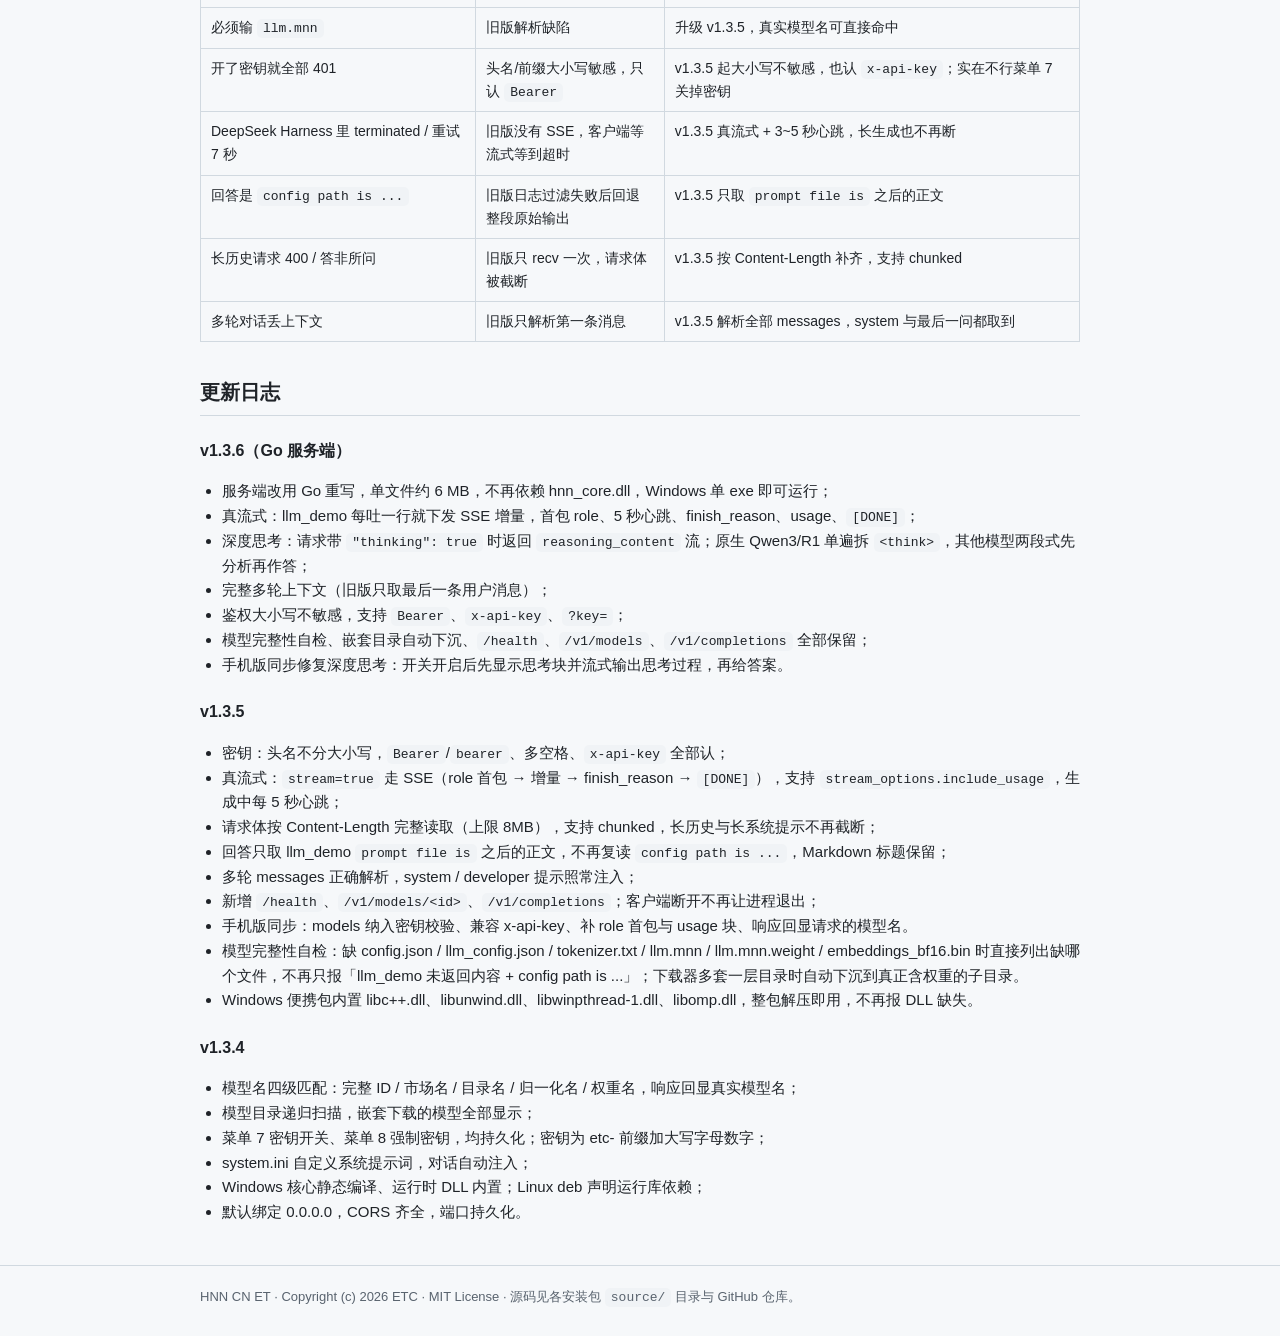
==== commit f4ce623f: "官网：v1.3.6 Go 服务端说明与下载入口" ====
--- a/docs/index.html
+++ b/docs/index.html
@@ -68,7 +68,7 @@
 <main class="wrap" id="top">
 
 <h1>HNN CN ET</h1>
-<p class="lead">纯 C 命令行模型服务端。基于 MNN 做本地推理，提供 OpenAI 兼容接口，支持 Termux、Linux、Windows。模型经 ModelScope 官方通道下载，解压即可运行。</p>
+<p class="lead">Go 重写的 MNN 命令行模型服务端。提供 OpenAI 兼容接口，真流式输出、深度思考 reasoning_content，支持 Termux、Linux、Windows。模型经 ModelScope 官方通道下载，llm_demo 推理，解压即可运行。</p>
 <p>
   <span class="tag">MIT License</span>
   <span class="tag">Copyright (c) 2026 ETC</span>
@@ -76,7 +76,7 @@
 </p>
 
 <h2 id="download">下载</h2>
-<p>全部资产在 GitHub Release：<a href="https://github.com/ETQWFD/HNN-CN-ET/releases/tag/v1.3.5-server" target="_blank">v1.3.5-server</a>。</p>
+<p>全部资产在 GitHub Release：<a href="https://github.com/ETQWFD/HNN-CN-ET/releases/tag/v1.3.6-go" target="_blank">v1.3.6-go</a>（Go 服务端）；旧版 <a href="https://github.com/ETQWFD/HNN-CN-ET/releases/tag/v1.3.5-server" target="_blank">v1.3.5-server</a> 仍可下载。</p>
 <table>
   <tr><th>平台</th><th>文件</th><th>说明</th></tr>
   <tr><td>Termux 64 位</td><td><code>ai-termux-arm64.deb</code></td><td>含 ai、llm_demo、MNN 动态库与源码</td></tr>
@@ -85,6 +85,7 @@
   <tr><td>Linux 便携</td><td><code>HNN-CN-ET-Server-Linux.zip</code></td><td>免 root，解压运行</td></tr>
   <tr><td>Windows 64 位</td><td><code>HNN-CN-ET-Server-Windows.zip</code></td><td>全静态编译，零第三方 DLL，解压即用</td></tr>
   <tr><td>Termux 脚本</td><td><code>install-termux.sh</code></td><td>先装 32 位探测，失败回退 64 位</td></tr>
+  <tr><td>Go 服务端</td><td><code>ai-go-linux-amd64 / arm64 / armv7 / ai-go.exe</code></td><td>v1.3.6 单文件，需系统已有 <code>llm_demo</code> 与模型</td></tr>
 </table>
 
 <h2 id="install">安装</h2>
@@ -177,6 +178,16 @@
 </table>
 
 <h2 id="changelog">更新日志</h2>
+<h3>v1.3.6（Go 服务端）</h3>
+<ul>
+  <li>服务端改用 Go 重写，单文件约 6 MB，不再依赖 hnn_core.dll，Windows 单 exe 即可运行；</li>
+  <li>真流式：llm_demo 每吐一行就下发 SSE 增量，首包 role、5 秒心跳、finish_reason、usage、<code>[DONE]</code>；</li>
+  <li>深度思考：请求带 <code>"thinking": true</code> 时返回 <code>reasoning_content</code> 流；原生 Qwen3/R1 单遍拆 <code>&lt;think&gt;</code>，其他模型两段式先分析再作答；</li>
+  <li>完整多轮上下文（旧版只取最后一条用户消息）；</li>
+  <li>鉴权大小写不敏感，支持 <code>Bearer</code>、<code>x-api-key</code>、<code>?key=</code>；</li>
+  <li>模型完整性自检、嵌套目录自动下沉、<code>/health</code>、<code>/v1/models</code>、<code>/v1/completions</code> 全部保留；</li>
+  <li>手机版同步修复深度思考：开关开启后先显示思考块并流式输出思考过程，再给答案。</li>
+</ul>
 <h3>v1.3.5</h3>
 <ul>
   <li>密钥：头名不分大小写，<code>Bearer</code>/<code>bearer</code>、多空格、<code>x-api-key</code> 全部认；</li>
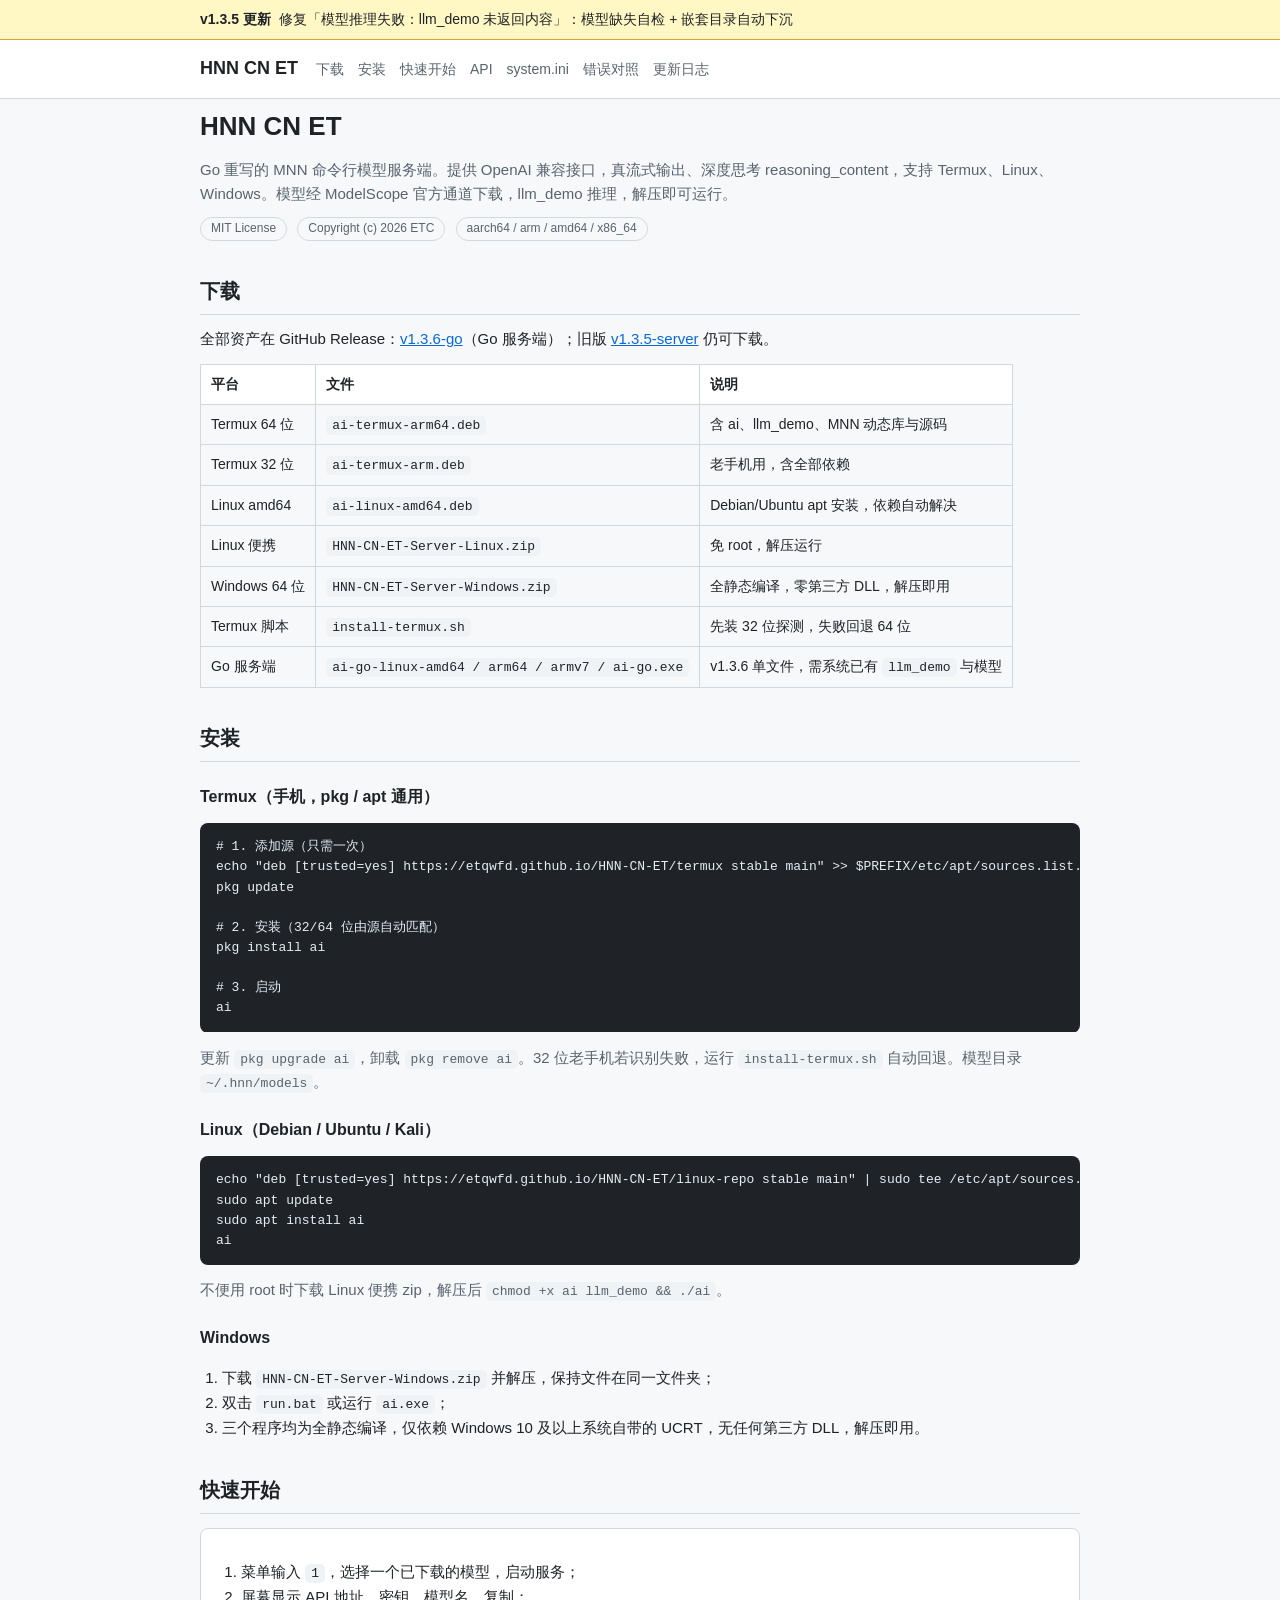
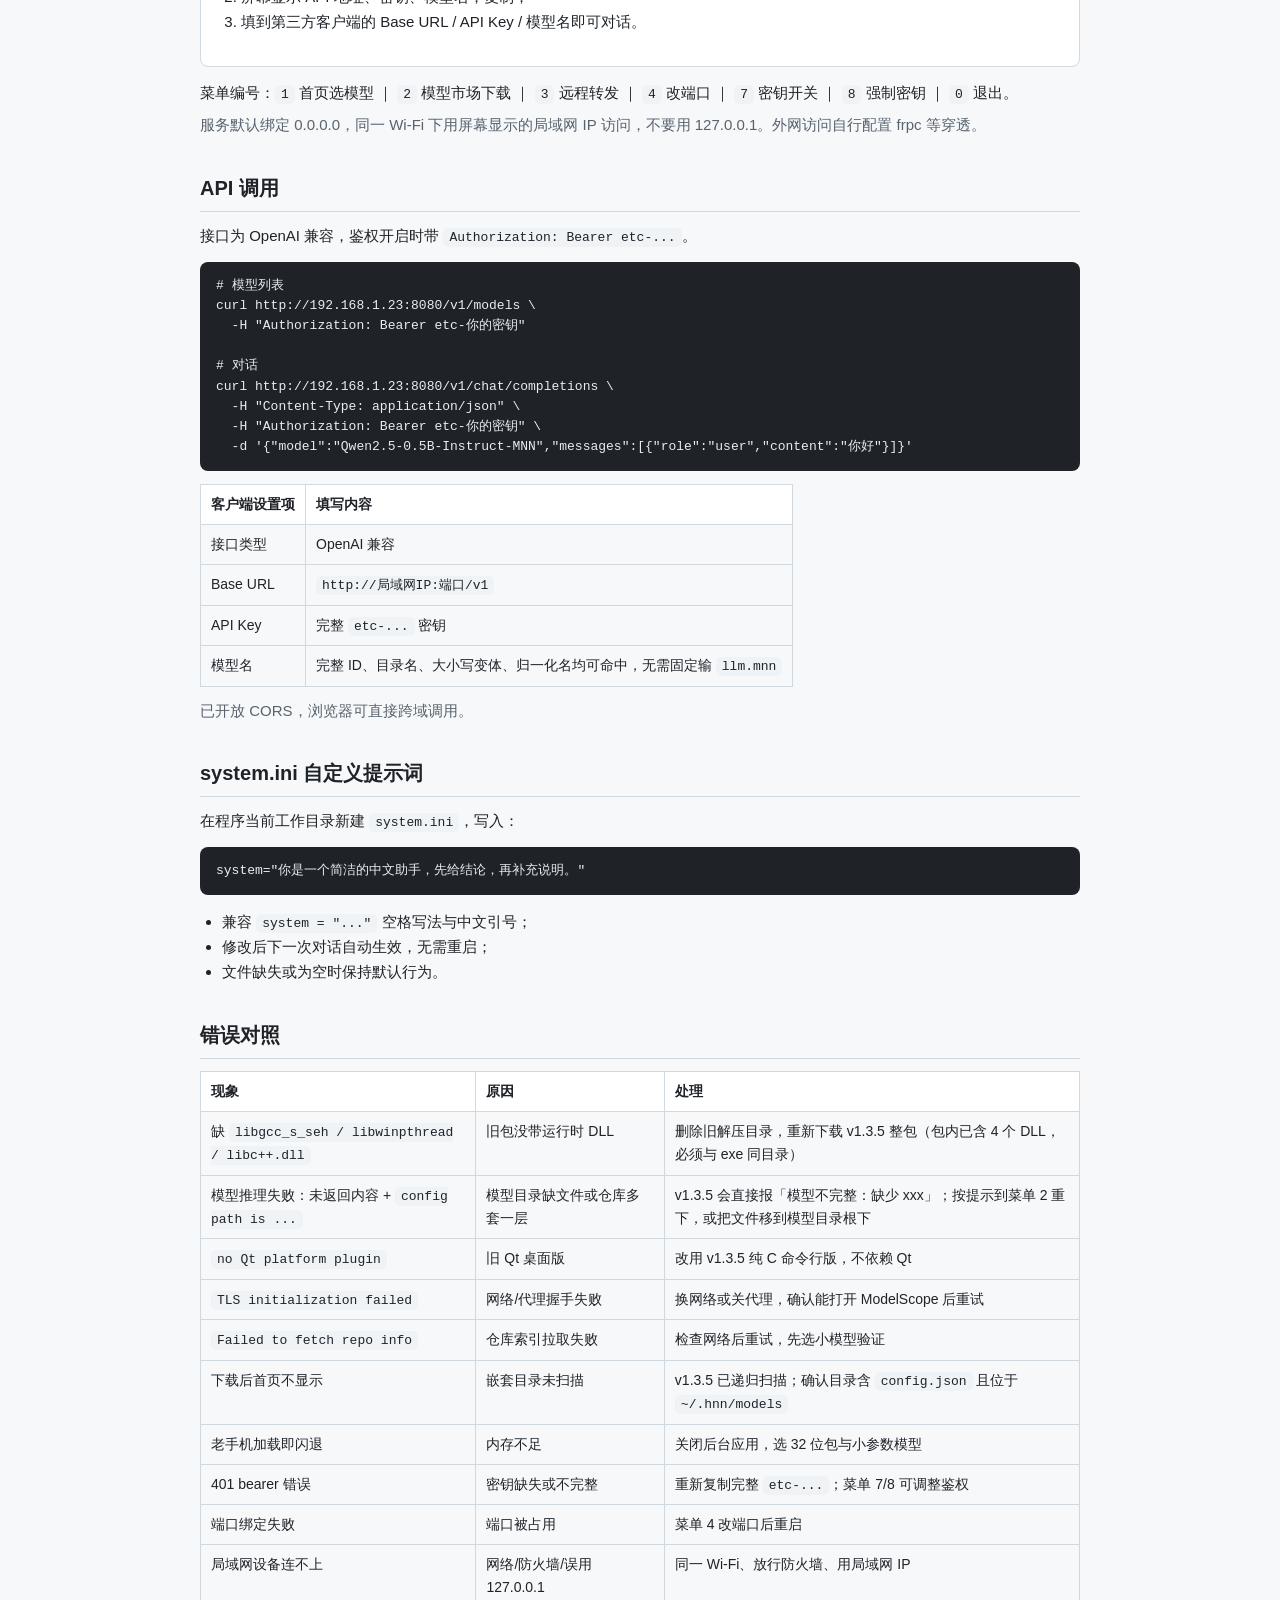
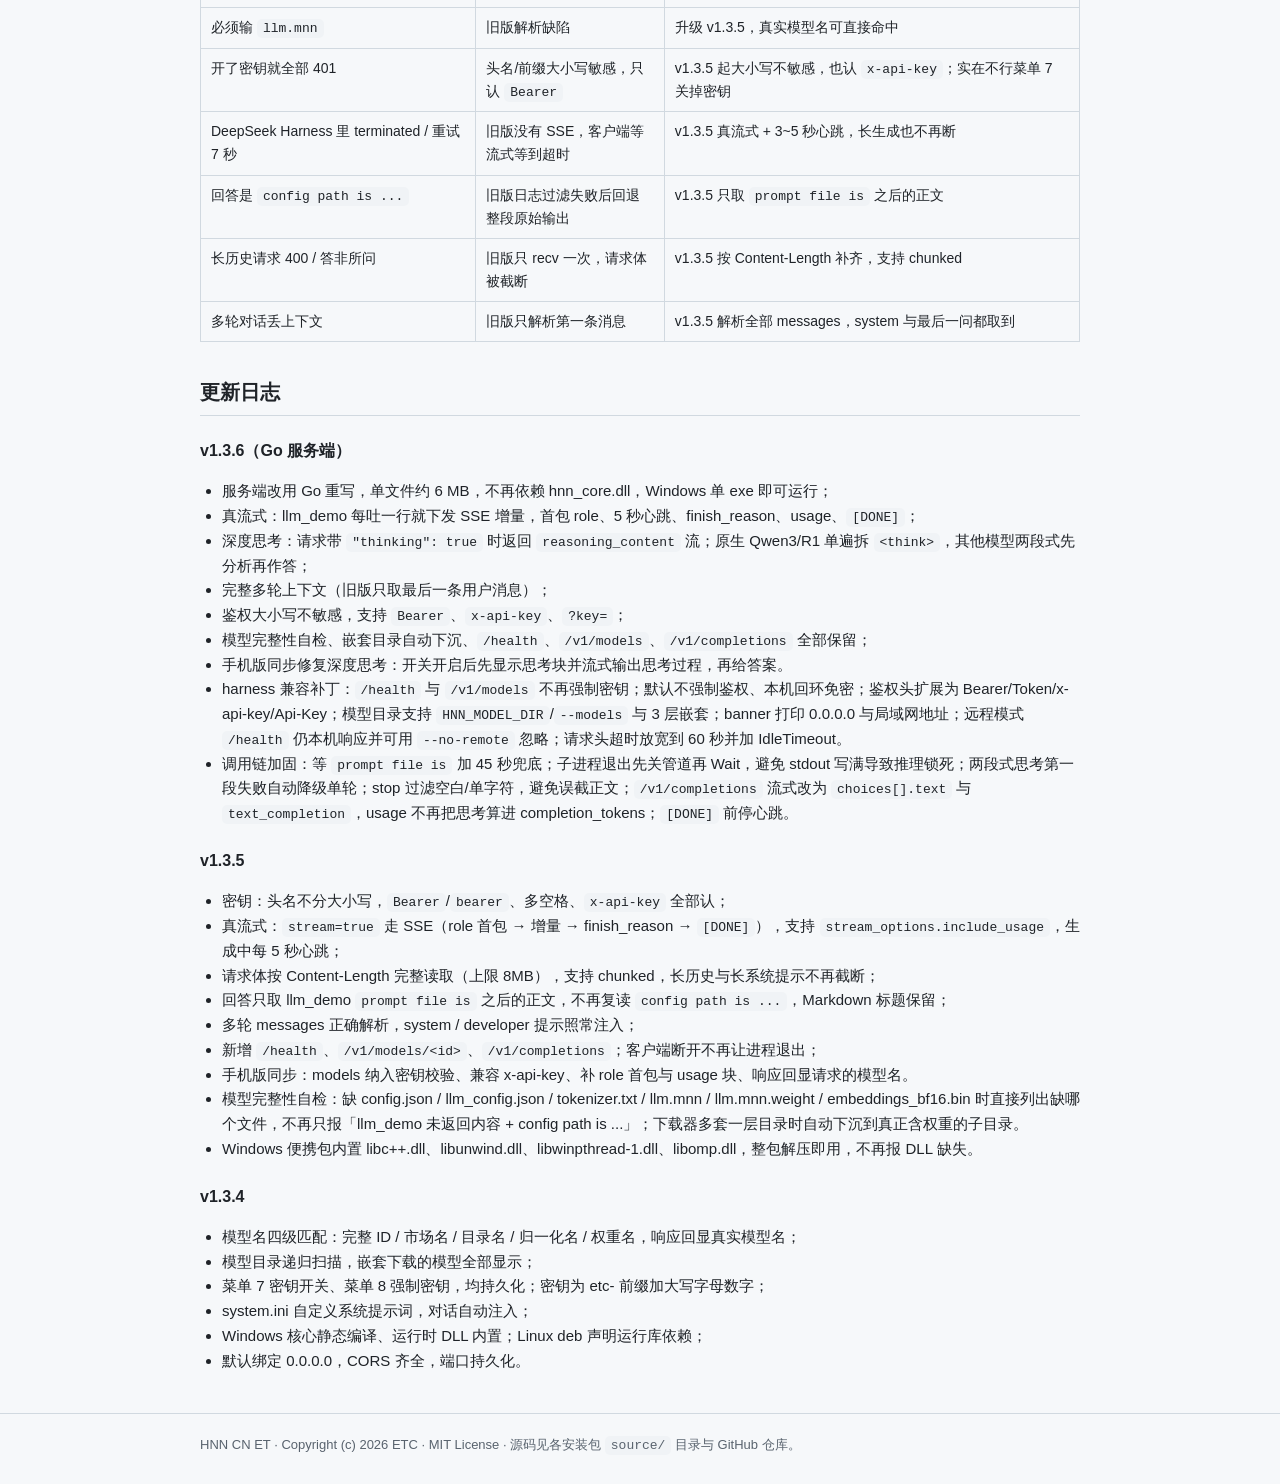
==== commit b974fbd2: "v1.3.6: 修复 harness 兼容链路（模型列表公开/鉴权与目录/超时/进程排空/completions 规范）" ====
--- a/docs/index.html
+++ b/docs/index.html
@@ -187,6 +187,8 @@
   <li>鉴权大小写不敏感，支持 <code>Bearer</code>、<code>x-api-key</code>、<code>?key=</code>；</li>
   <li>模型完整性自检、嵌套目录自动下沉、<code>/health</code>、<code>/v1/models</code>、<code>/v1/completions</code> 全部保留；</li>
   <li>手机版同步修复深度思考：开关开启后先显示思考块并流式输出思考过程，再给答案。</li>
+  <li>harness 兼容补丁：<code>/health</code> 与 <code>/v1/models</code> 不再强制密钥；默认不强制鉴权、本机回环免密；鉴权头扩展为 Bearer/Token/x-api-key/Api-Key；模型目录支持 <code>HNN_MODEL_DIR</code>/<code>--models</code> 与 3 层嵌套；banner 打印 0.0.0.0 与局域网地址；远程模式 <code>/health</code> 仍本机响应并可用 <code>--no-remote</code> 忽略；请求头超时放宽到 60 秒并加 IdleTimeout。</li>
+  <li>调用链加固：等 <code>prompt file is</code> 加 45 秒兜底；子进程退出先关管道再 Wait，避免 stdout 写满导致推理锁死；两段式思考第一段失败自动降级单轮；stop 过滤空白/单字符，避免误截正文；<code>/v1/completions</code> 流式改为 <code>choices[].text</code> 与 <code>text_completion</code>，usage 不再把思考算进 completion_tokens；<code>[DONE]</code> 前停心跳。</li>
 </ul>
 <h3>v1.3.5</h3>
 <ul>
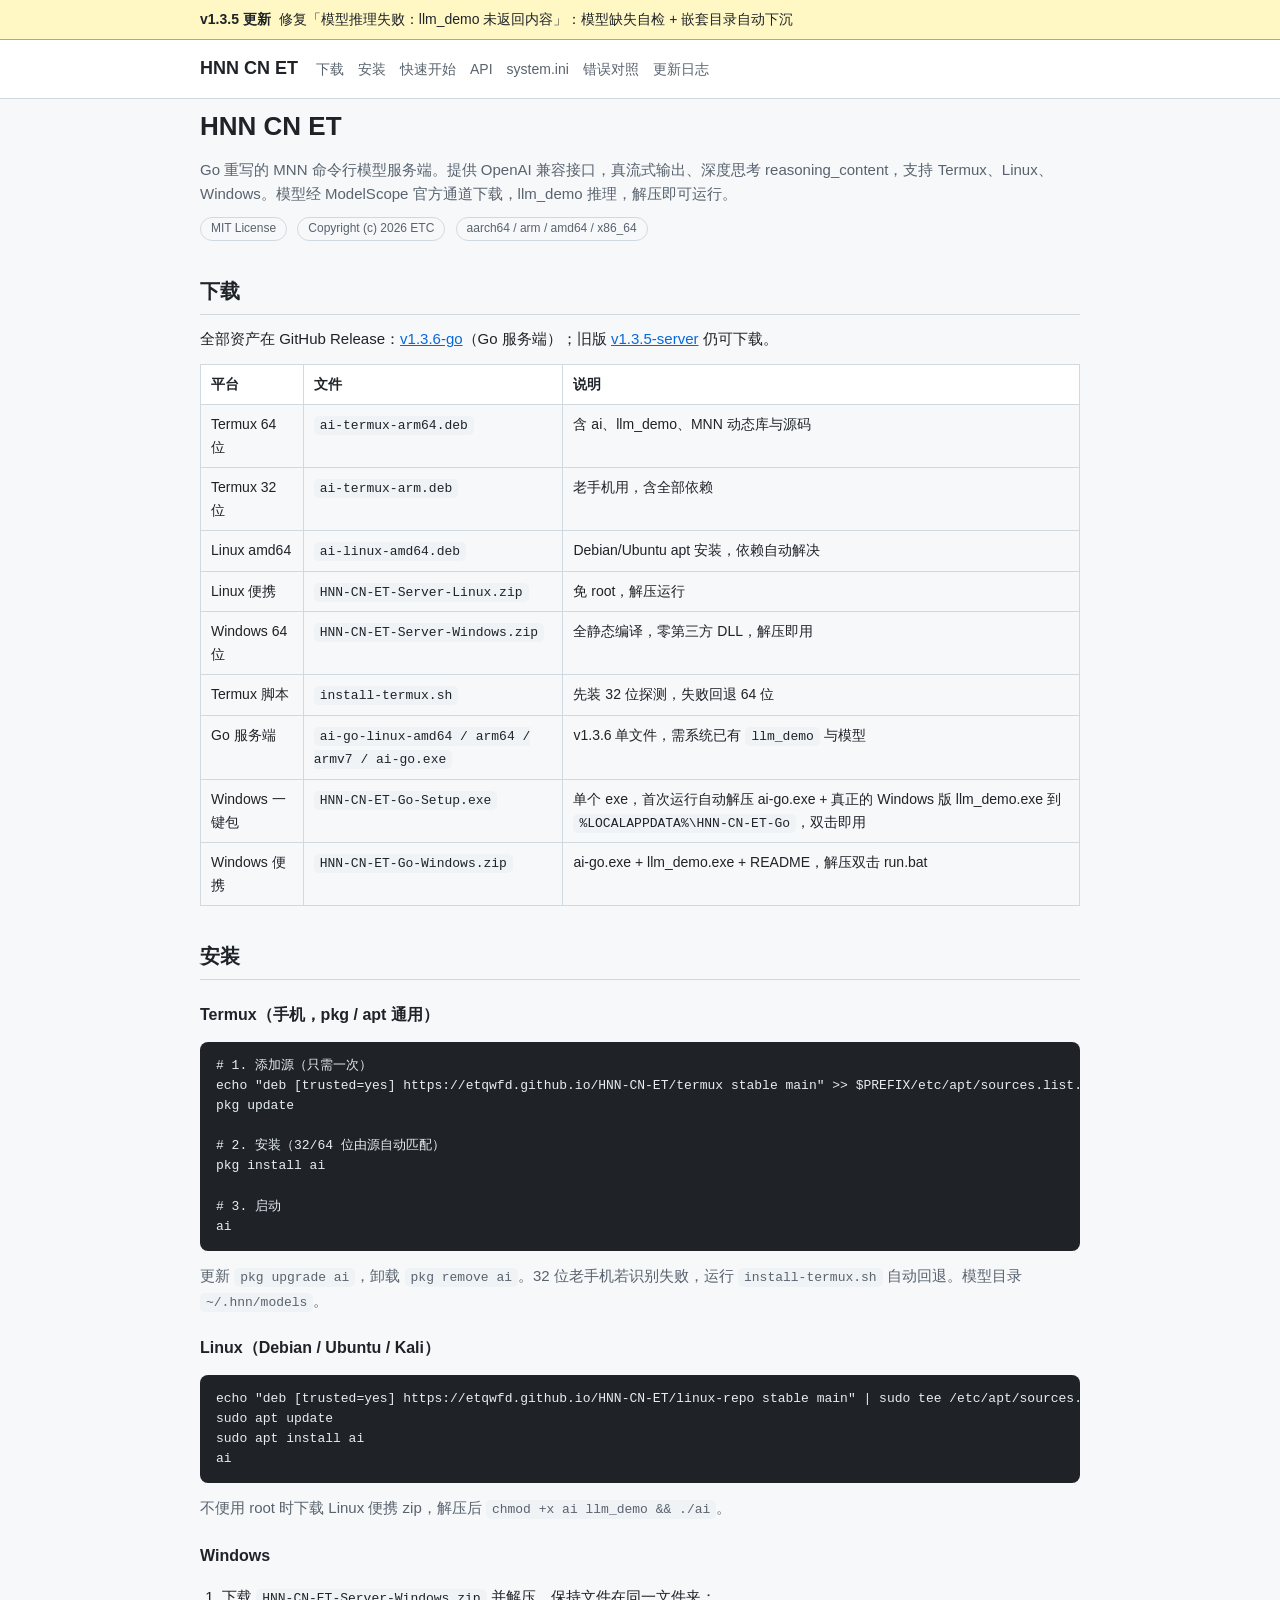
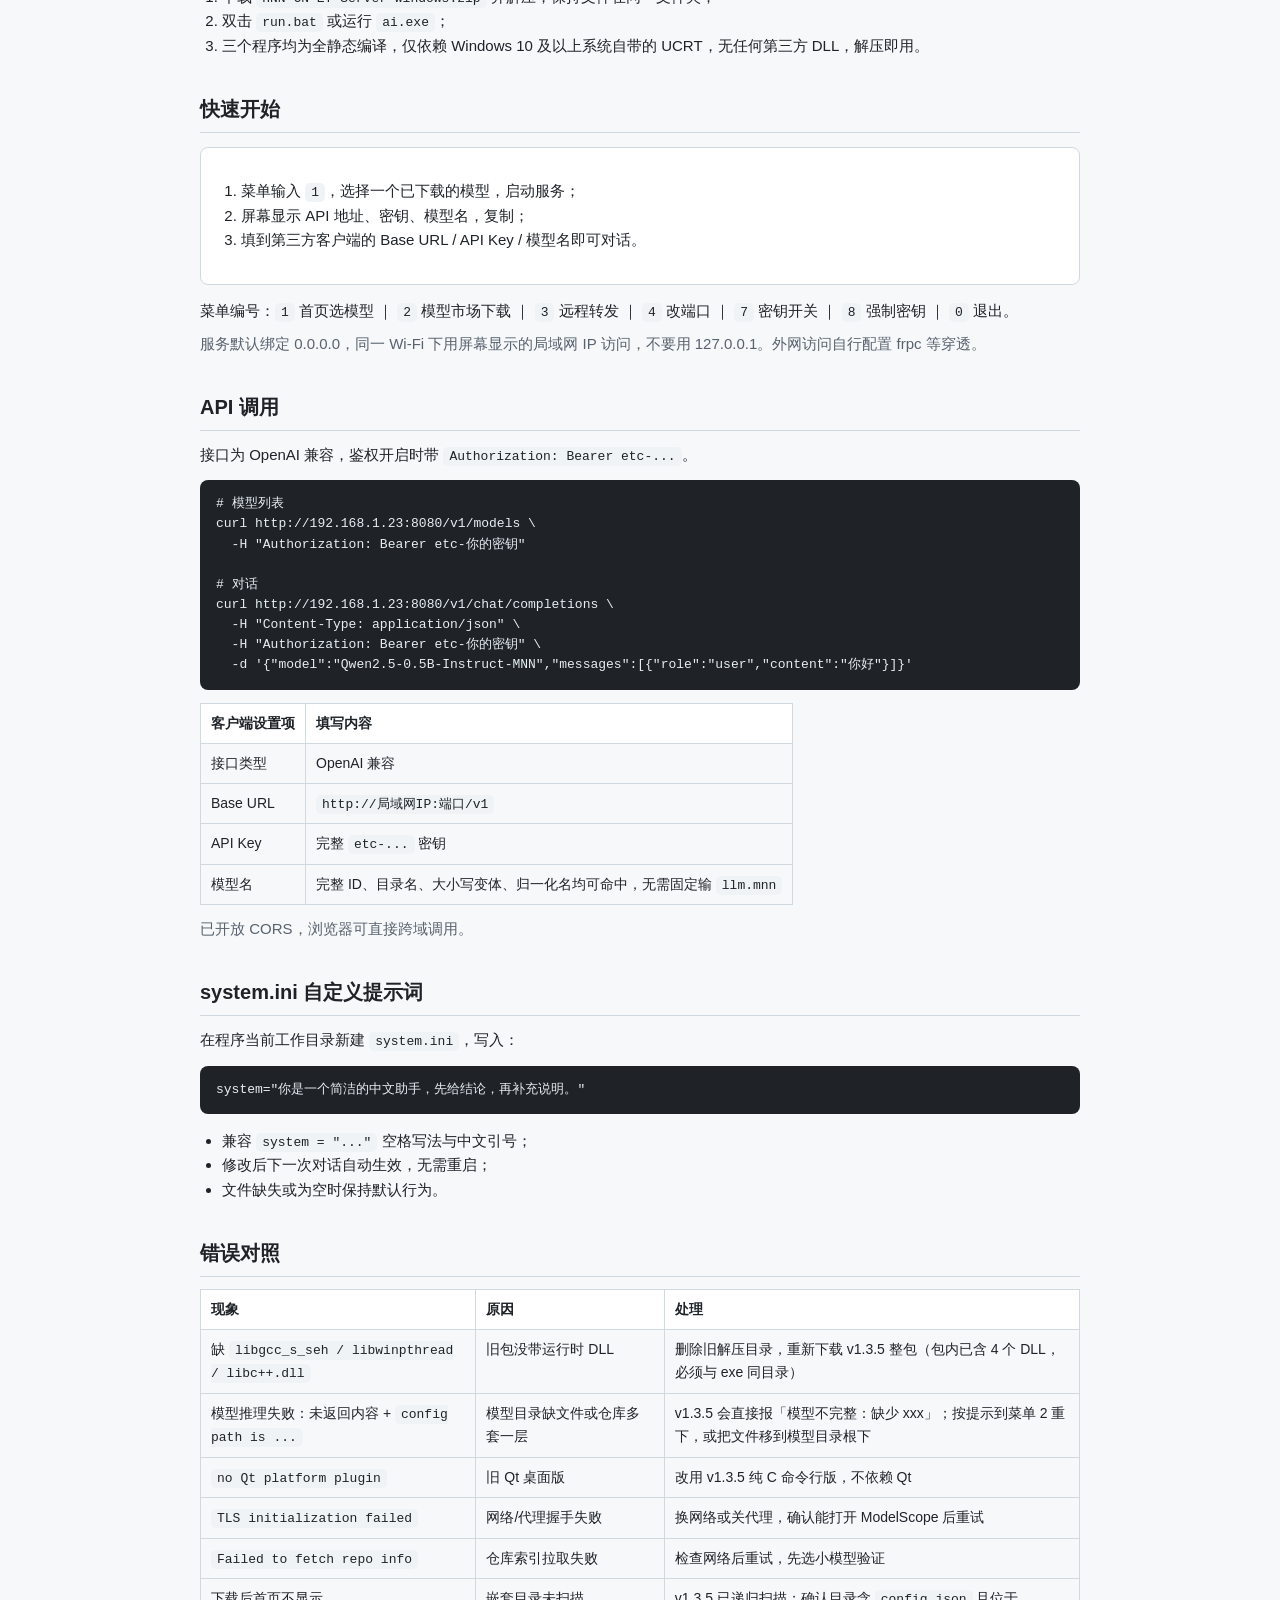
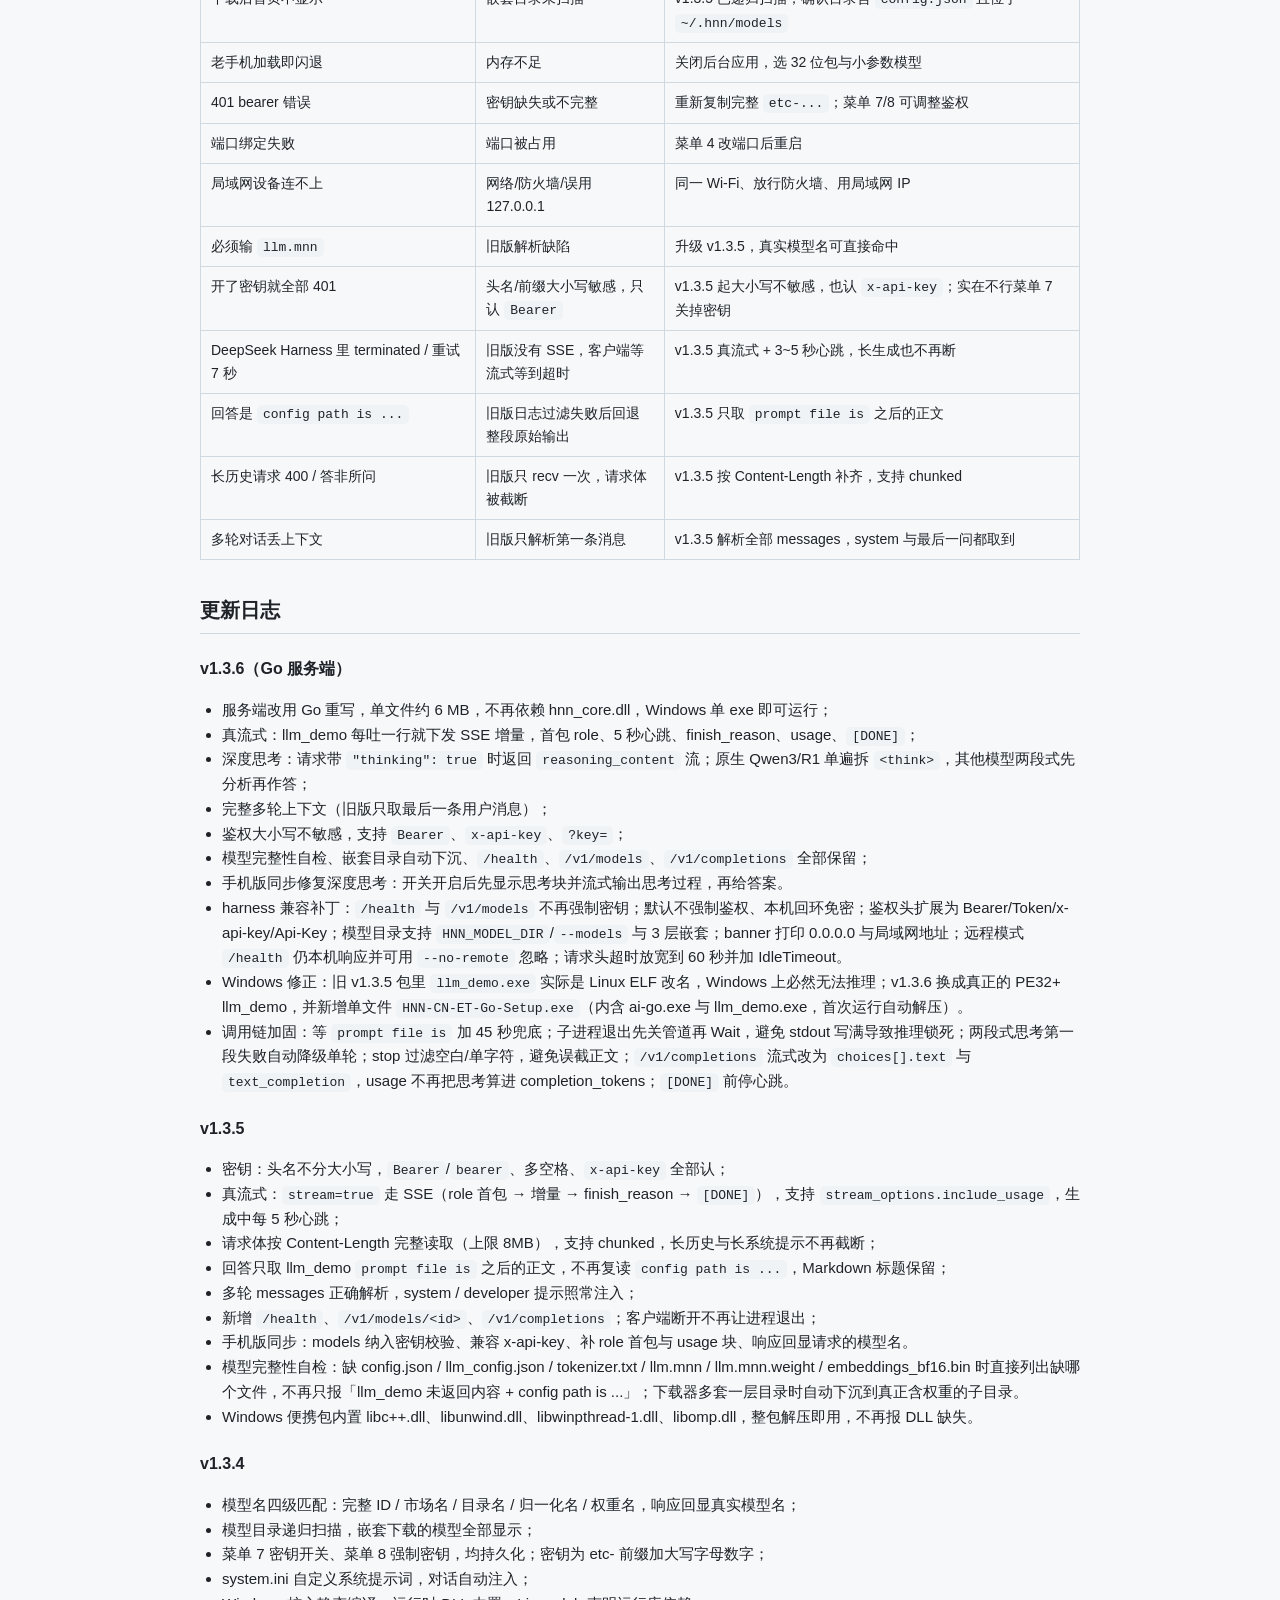
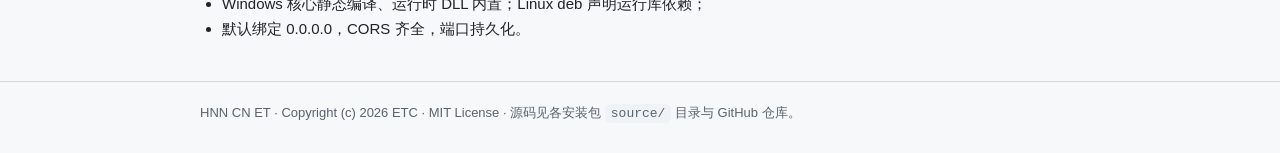
==== commit f9bfd171: "官网：Windows Go 一键 exe + 说明旧包 llm_demo 为 ELF 的问题" ====
--- a/docs/index.html
+++ b/docs/index.html
@@ -86,6 +86,8 @@
   <tr><td>Windows 64 位</td><td><code>HNN-CN-ET-Server-Windows.zip</code></td><td>全静态编译，零第三方 DLL，解压即用</td></tr>
   <tr><td>Termux 脚本</td><td><code>install-termux.sh</code></td><td>先装 32 位探测，失败回退 64 位</td></tr>
   <tr><td>Go 服务端</td><td><code>ai-go-linux-amd64 / arm64 / armv7 / ai-go.exe</code></td><td>v1.3.6 单文件，需系统已有 <code>llm_demo</code> 与模型</td></tr>
+  <tr><td>Windows 一键包</td><td><code>HNN-CN-ET-Go-Setup.exe</code></td><td>单个 exe，首次运行自动解压 ai-go.exe + 真正的 Windows 版 llm_demo.exe 到 <code>%LOCALAPPDATA%\HNN-CN-ET-Go</code>，双击即用</td></tr>
+  <tr><td>Windows 便携</td><td><code>HNN-CN-ET-Go-Windows.zip</code></td><td>ai-go.exe + llm_demo.exe + README，解压双击 run.bat</td></tr>
 </table>
 
 <h2 id="install">安装</h2>
@@ -188,6 +190,7 @@
   <li>模型完整性自检、嵌套目录自动下沉、<code>/health</code>、<code>/v1/models</code>、<code>/v1/completions</code> 全部保留；</li>
   <li>手机版同步修复深度思考：开关开启后先显示思考块并流式输出思考过程，再给答案。</li>
   <li>harness 兼容补丁：<code>/health</code> 与 <code>/v1/models</code> 不再强制密钥；默认不强制鉴权、本机回环免密；鉴权头扩展为 Bearer/Token/x-api-key/Api-Key；模型目录支持 <code>HNN_MODEL_DIR</code>/<code>--models</code> 与 3 层嵌套；banner 打印 0.0.0.0 与局域网地址；远程模式 <code>/health</code> 仍本机响应并可用 <code>--no-remote</code> 忽略；请求头超时放宽到 60 秒并加 IdleTimeout。</li>
+  <li>Windows 修正：旧 v1.3.5 包里 <code>llm_demo.exe</code> 实际是 Linux ELF 改名，Windows 上必然无法推理；v1.3.6 换成真正的 PE32+ llm_demo，并新增单文件 <code>HNN-CN-ET-Go-Setup.exe</code>（内含 ai-go.exe 与 llm_demo.exe，首次运行自动解压）。</li>
   <li>调用链加固：等 <code>prompt file is</code> 加 45 秒兜底；子进程退出先关管道再 Wait，避免 stdout 写满导致推理锁死；两段式思考第一段失败自动降级单轮；stop 过滤空白/单字符，避免误截正文；<code>/v1/completions</code> 流式改为 <code>choices[].text</code> 与 <code>text_completion</code>，usage 不再把思考算进 completion_tokens；<code>[DONE]</code> 前停心跳。</li>
 </ul>
 <h3>v1.3.5</h3>
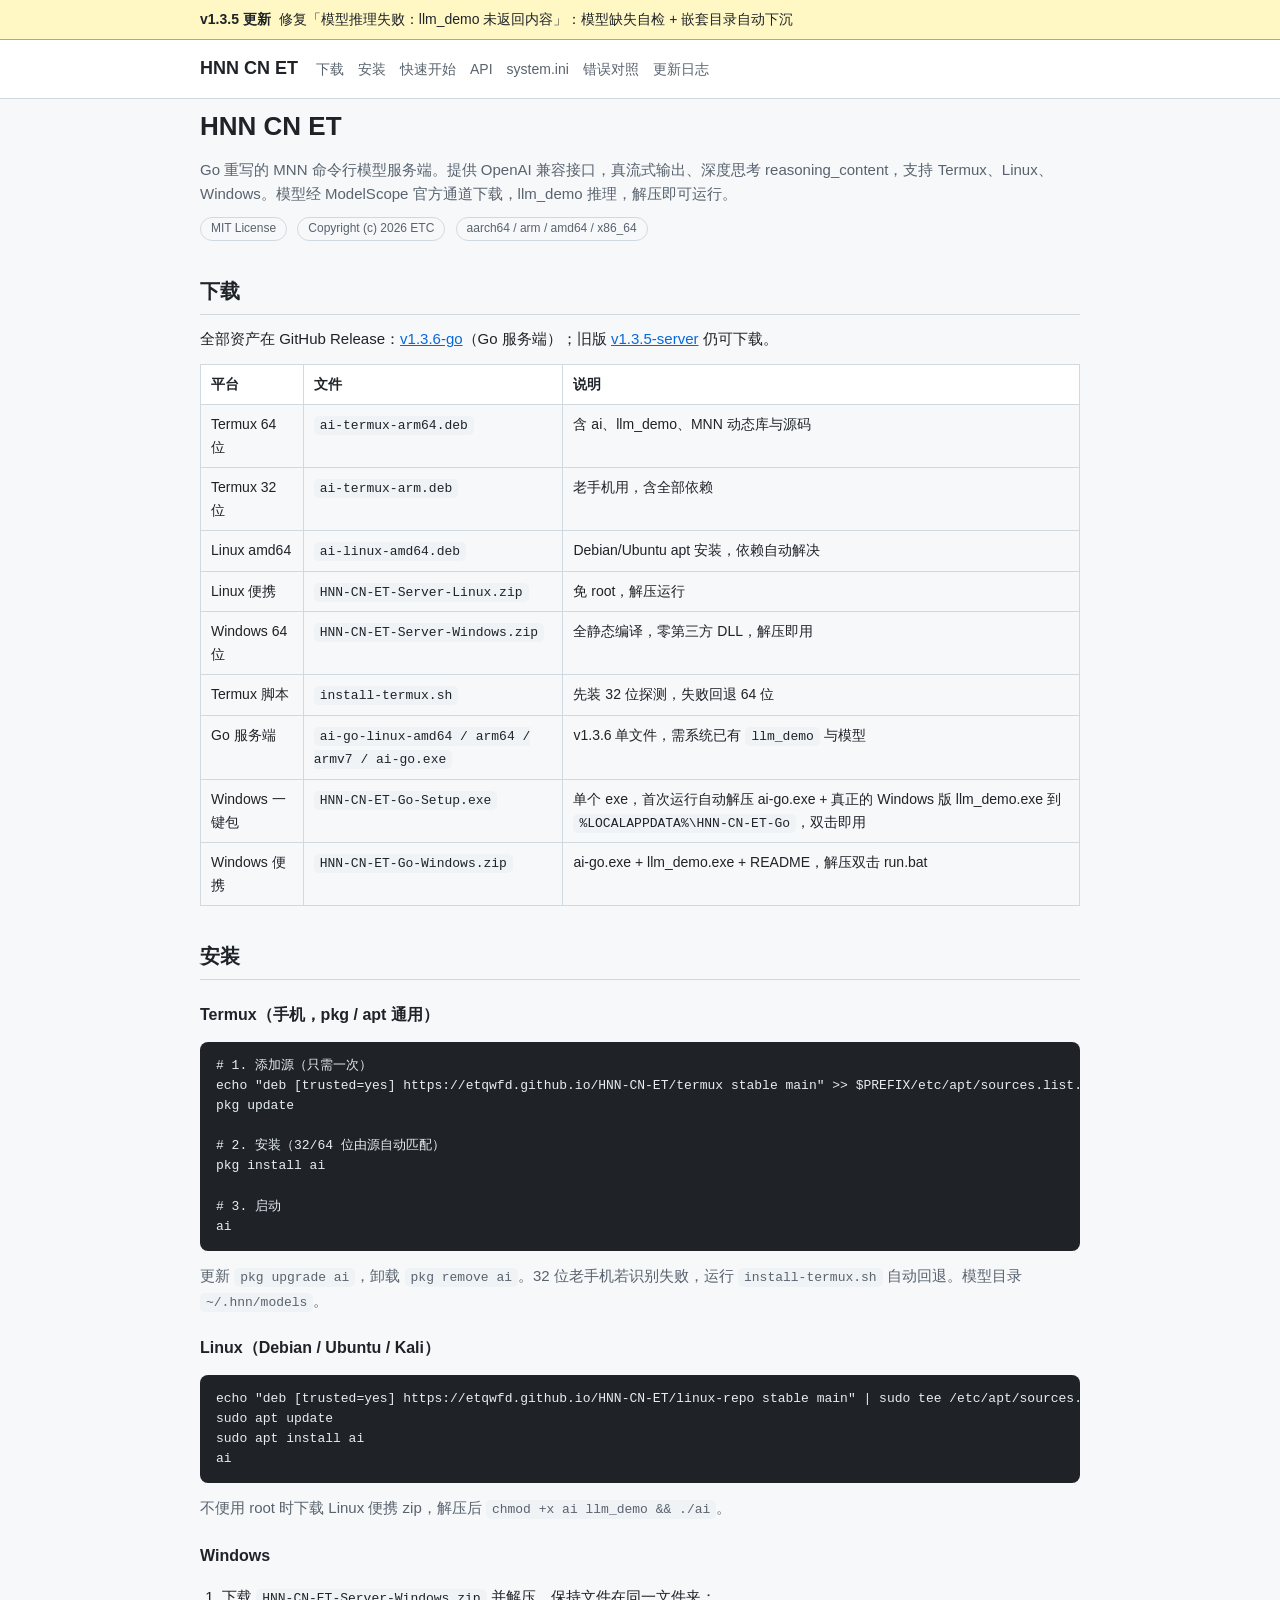
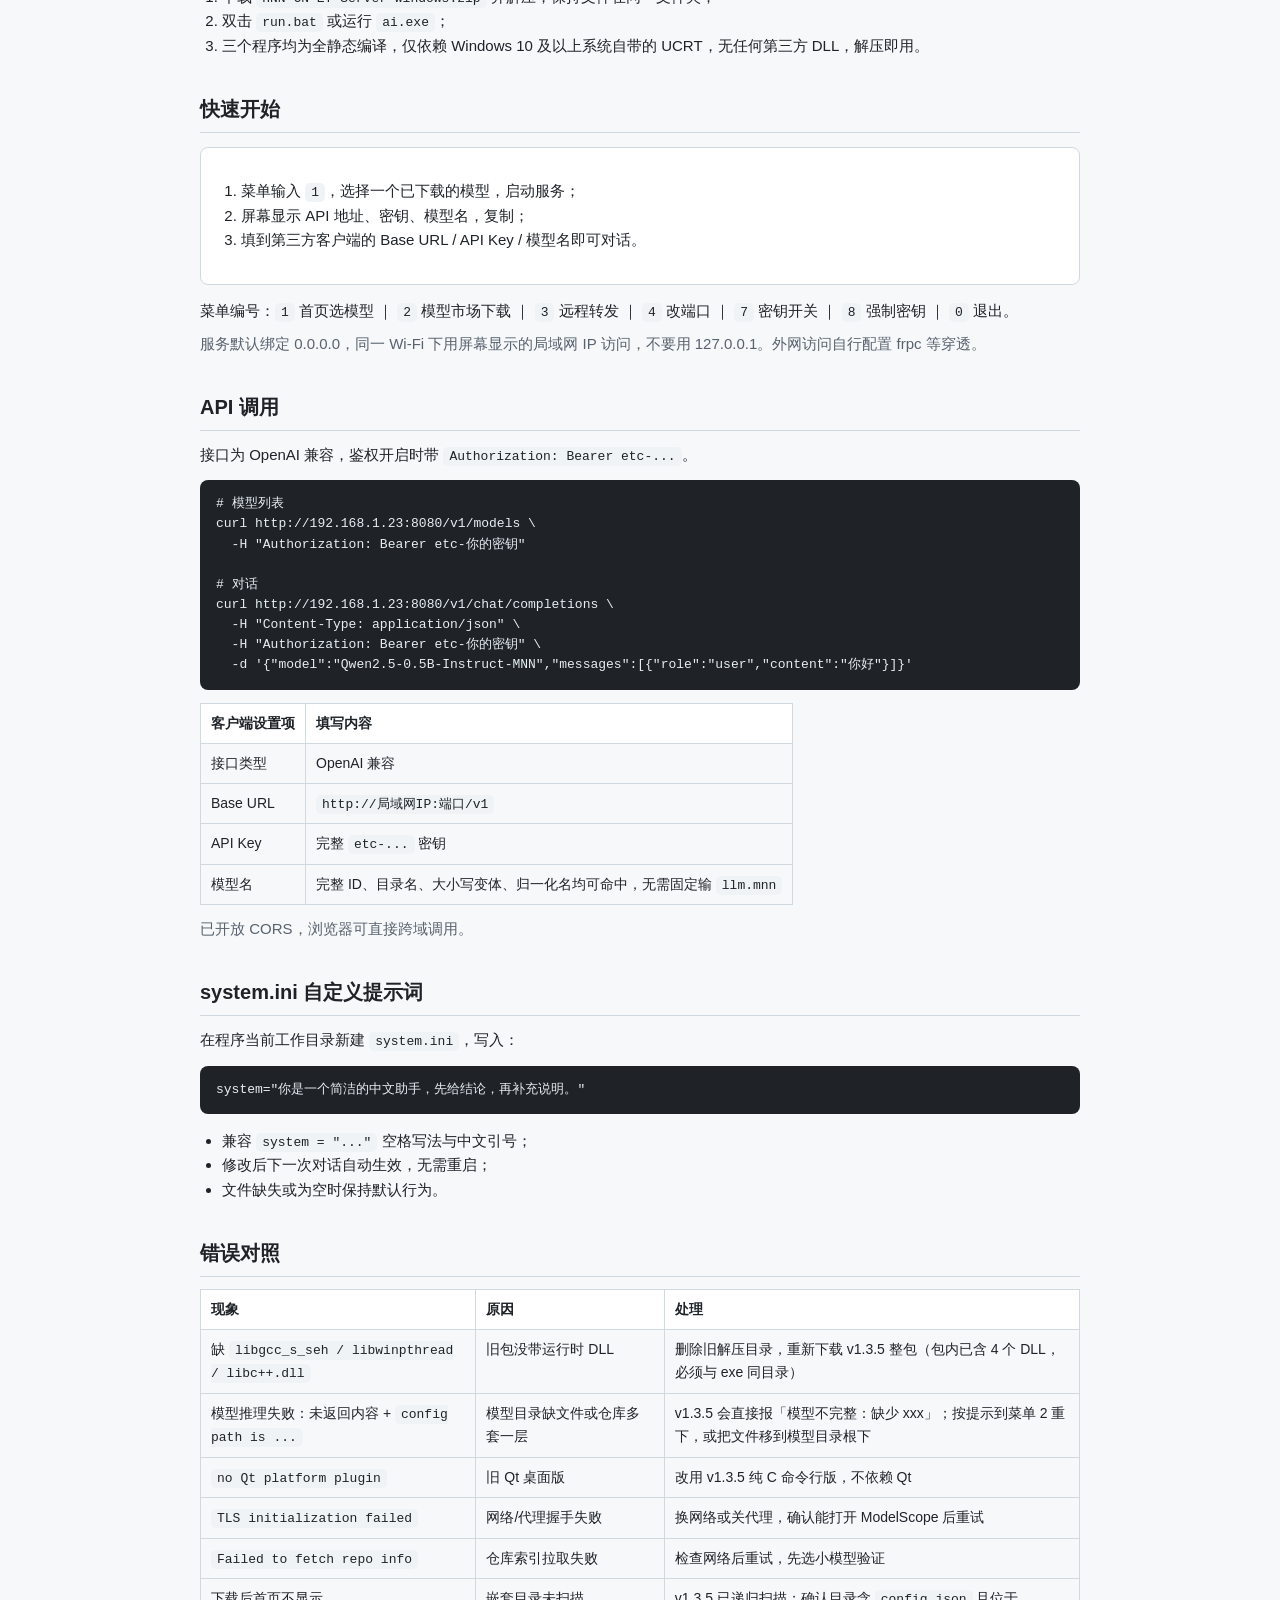
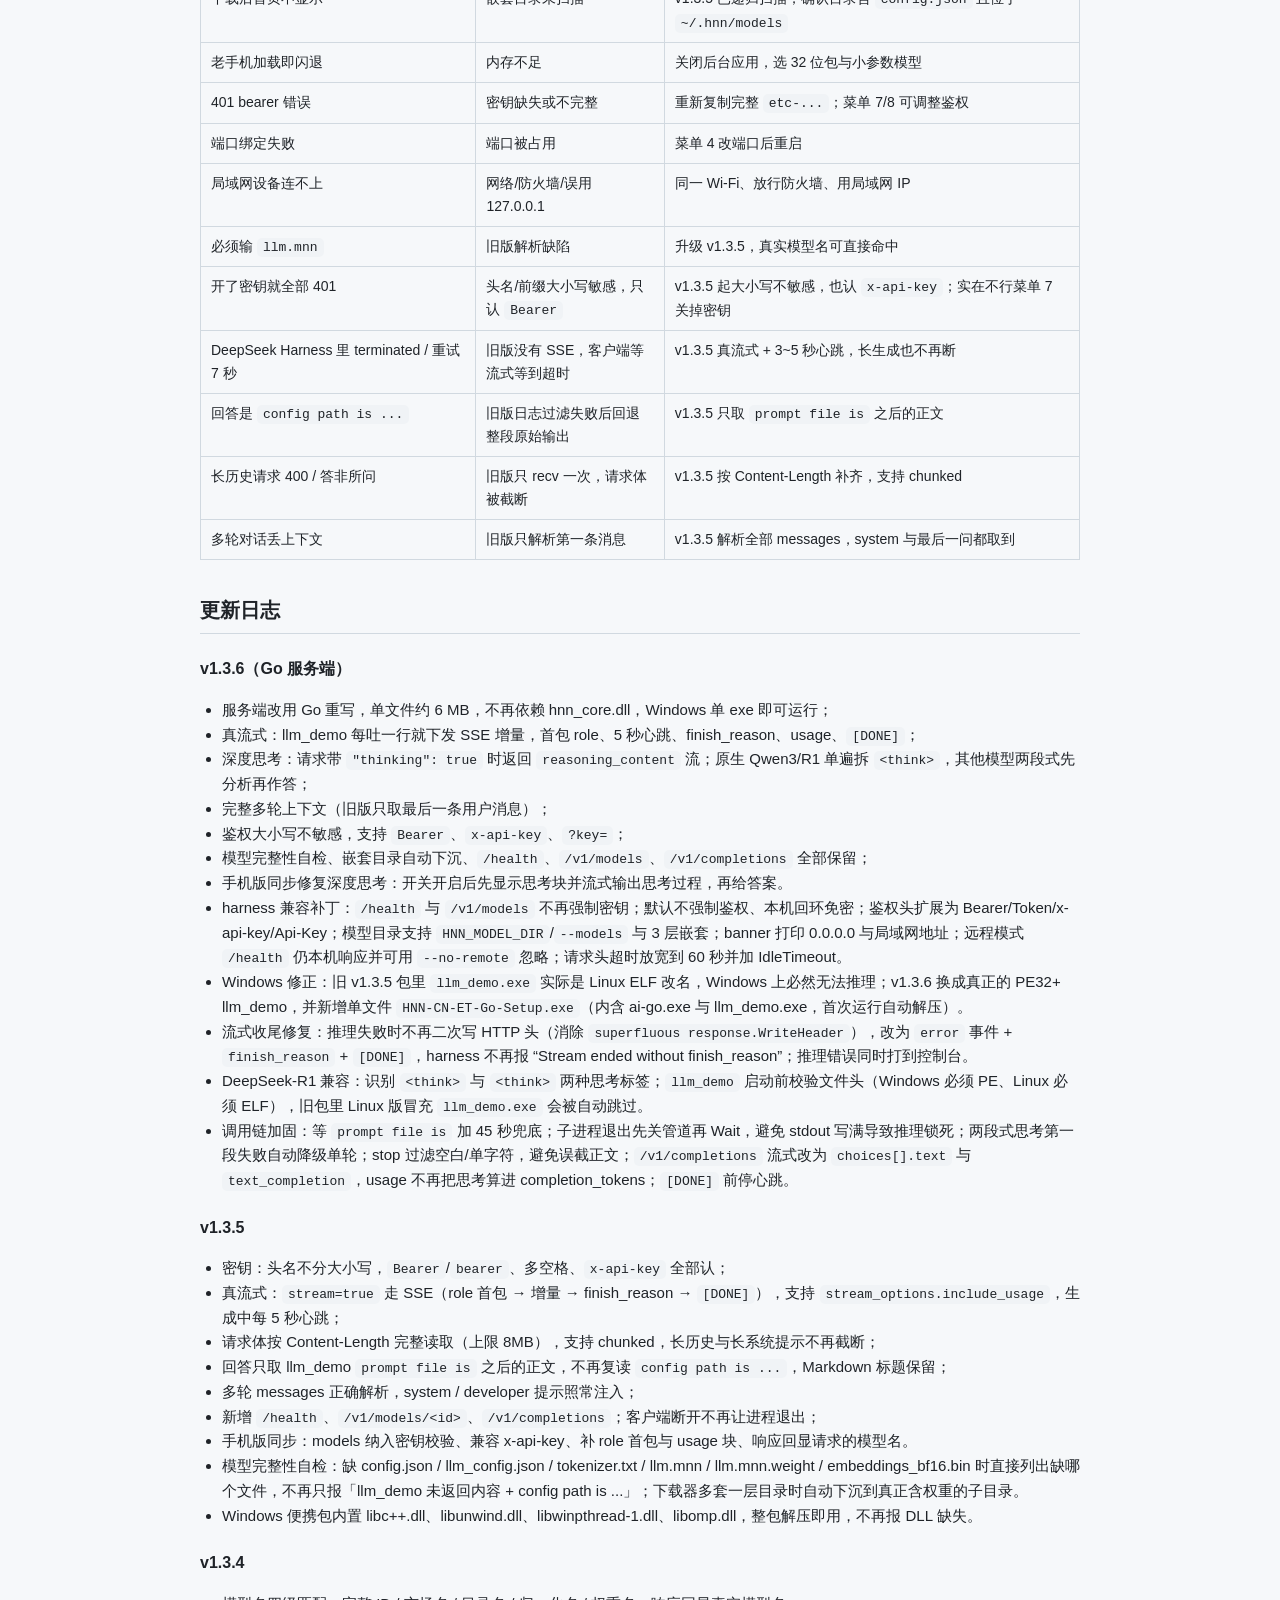
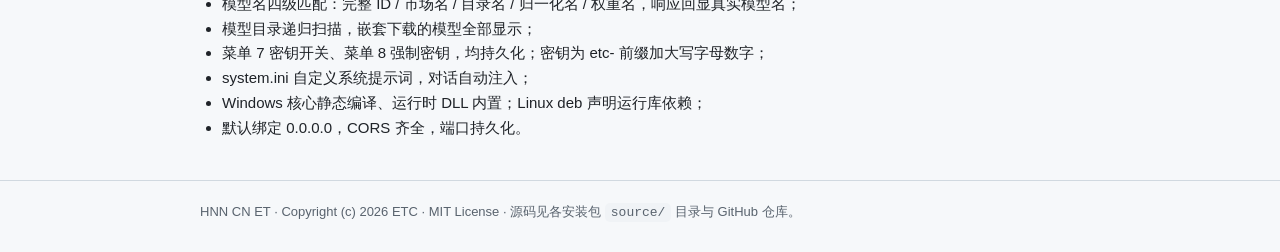
==== commit 81e1b96b: "v1.3.6: 流式错误收尾修复 + R1 thinking 标签 + llm_demo 文件头校验" ====
--- a/docs/index.html
+++ b/docs/index.html
@@ -191,6 +191,8 @@
   <li>手机版同步修复深度思考：开关开启后先显示思考块并流式输出思考过程，再给答案。</li>
   <li>harness 兼容补丁：<code>/health</code> 与 <code>/v1/models</code> 不再强制密钥；默认不强制鉴权、本机回环免密；鉴权头扩展为 Bearer/Token/x-api-key/Api-Key；模型目录支持 <code>HNN_MODEL_DIR</code>/<code>--models</code> 与 3 层嵌套；banner 打印 0.0.0.0 与局域网地址；远程模式 <code>/health</code> 仍本机响应并可用 <code>--no-remote</code> 忽略；请求头超时放宽到 60 秒并加 IdleTimeout。</li>
   <li>Windows 修正：旧 v1.3.5 包里 <code>llm_demo.exe</code> 实际是 Linux ELF 改名，Windows 上必然无法推理；v1.3.6 换成真正的 PE32+ llm_demo，并新增单文件 <code>HNN-CN-ET-Go-Setup.exe</code>（内含 ai-go.exe 与 llm_demo.exe，首次运行自动解压）。</li>
+  <li>流式收尾修复：推理失败时不再二次写 HTTP 头（消除 <code>superfluous response.WriteHeader</code>），改为 <code>error</code> 事件 + <code>finish_reason</code> + <code>[DONE]</code>，harness 不再报 “Stream ended without finish_reason”；推理错误同时打到控制台。</li>
+  <li>DeepSeek-R1 兼容：识别 <code>&lt;think&gt;</code> 与 <code>&lt;think&gt;</code> 两种思考标签；<code>llm_demo</code> 启动前校验文件头（Windows 必须 PE、Linux 必须 ELF），旧包里 Linux 版冒充 <code>llm_demo.exe</code> 会被自动跳过。</li>
   <li>调用链加固：等 <code>prompt file is</code> 加 45 秒兜底；子进程退出先关管道再 Wait，避免 stdout 写满导致推理锁死；两段式思考第一段失败自动降级单轮；stop 过滤空白/单字符，避免误截正文；<code>/v1/completions</code> 流式改为 <code>choices[].text</code> 与 <code>text_completion</code>，usage 不再把思考算进 completion_tokens；<code>[DONE]</code> 前停心跳。</li>
 </ul>
 <h3>v1.3.5</h3>
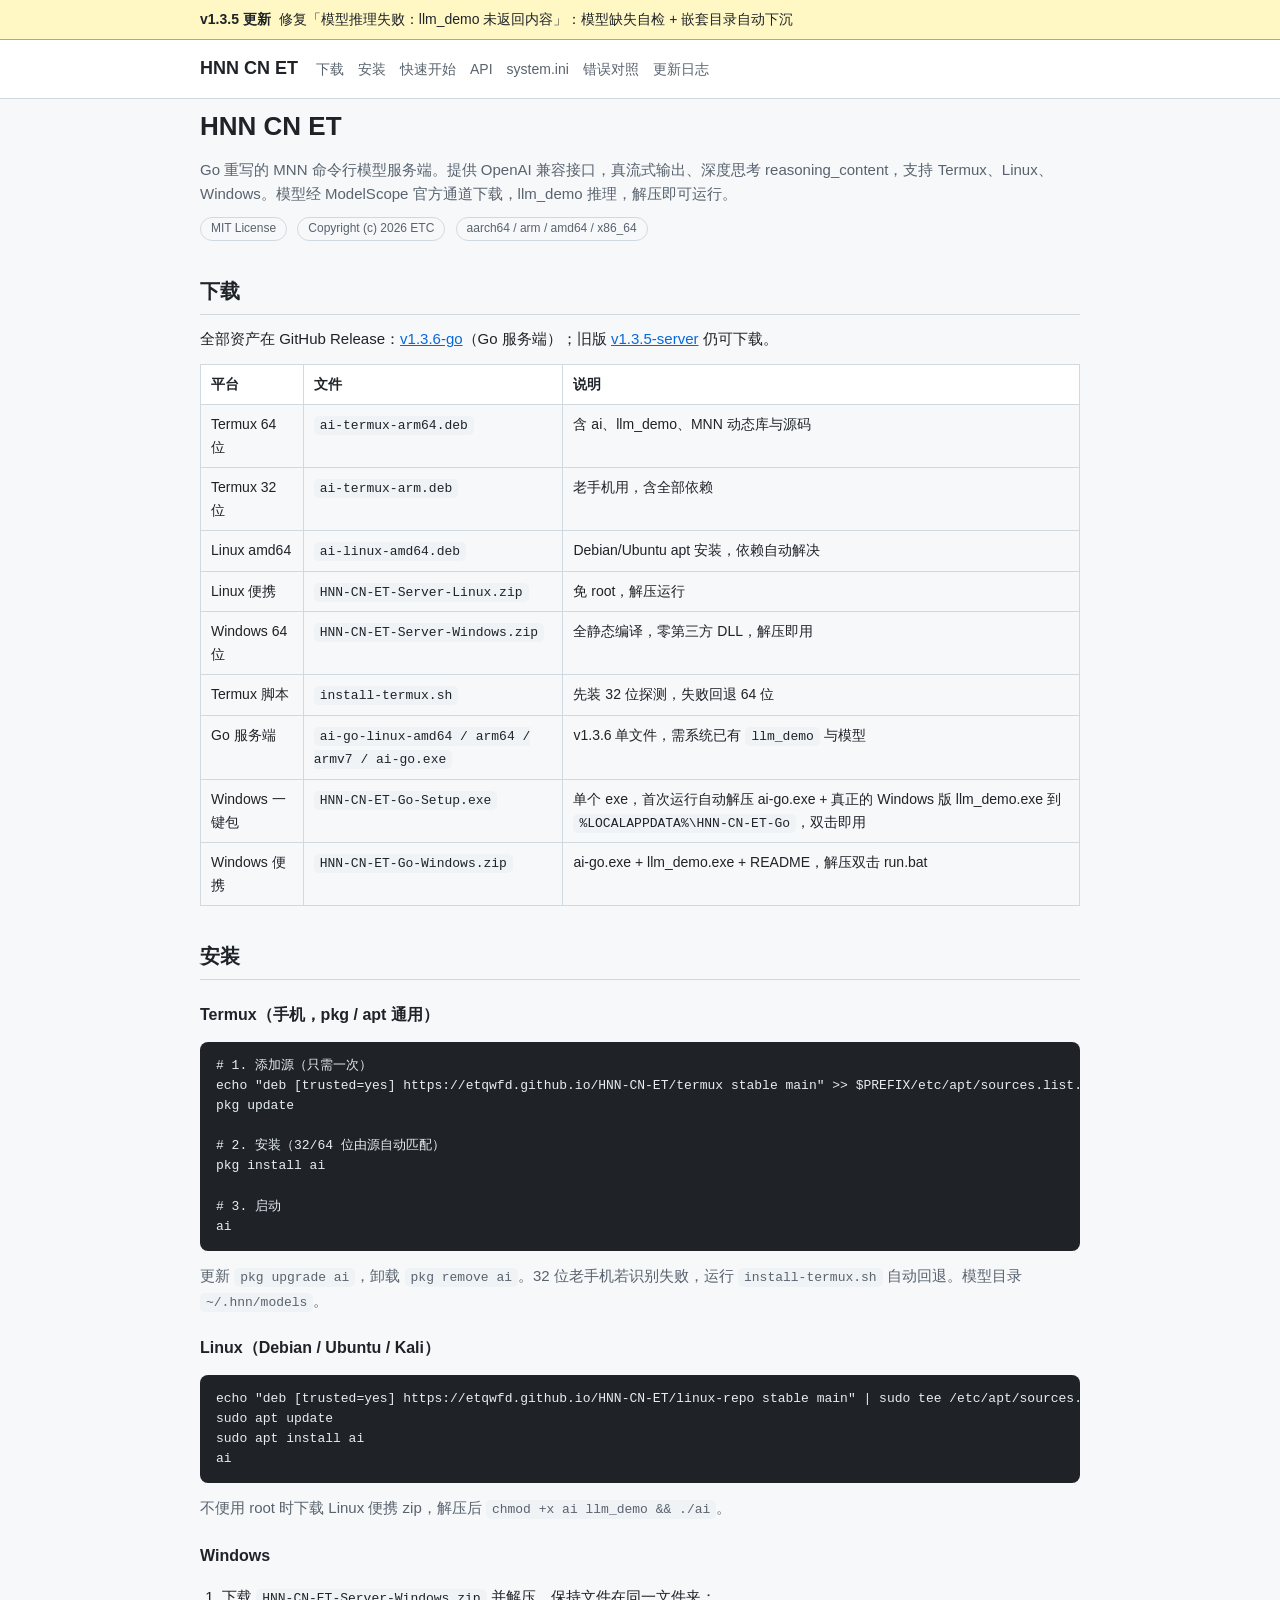
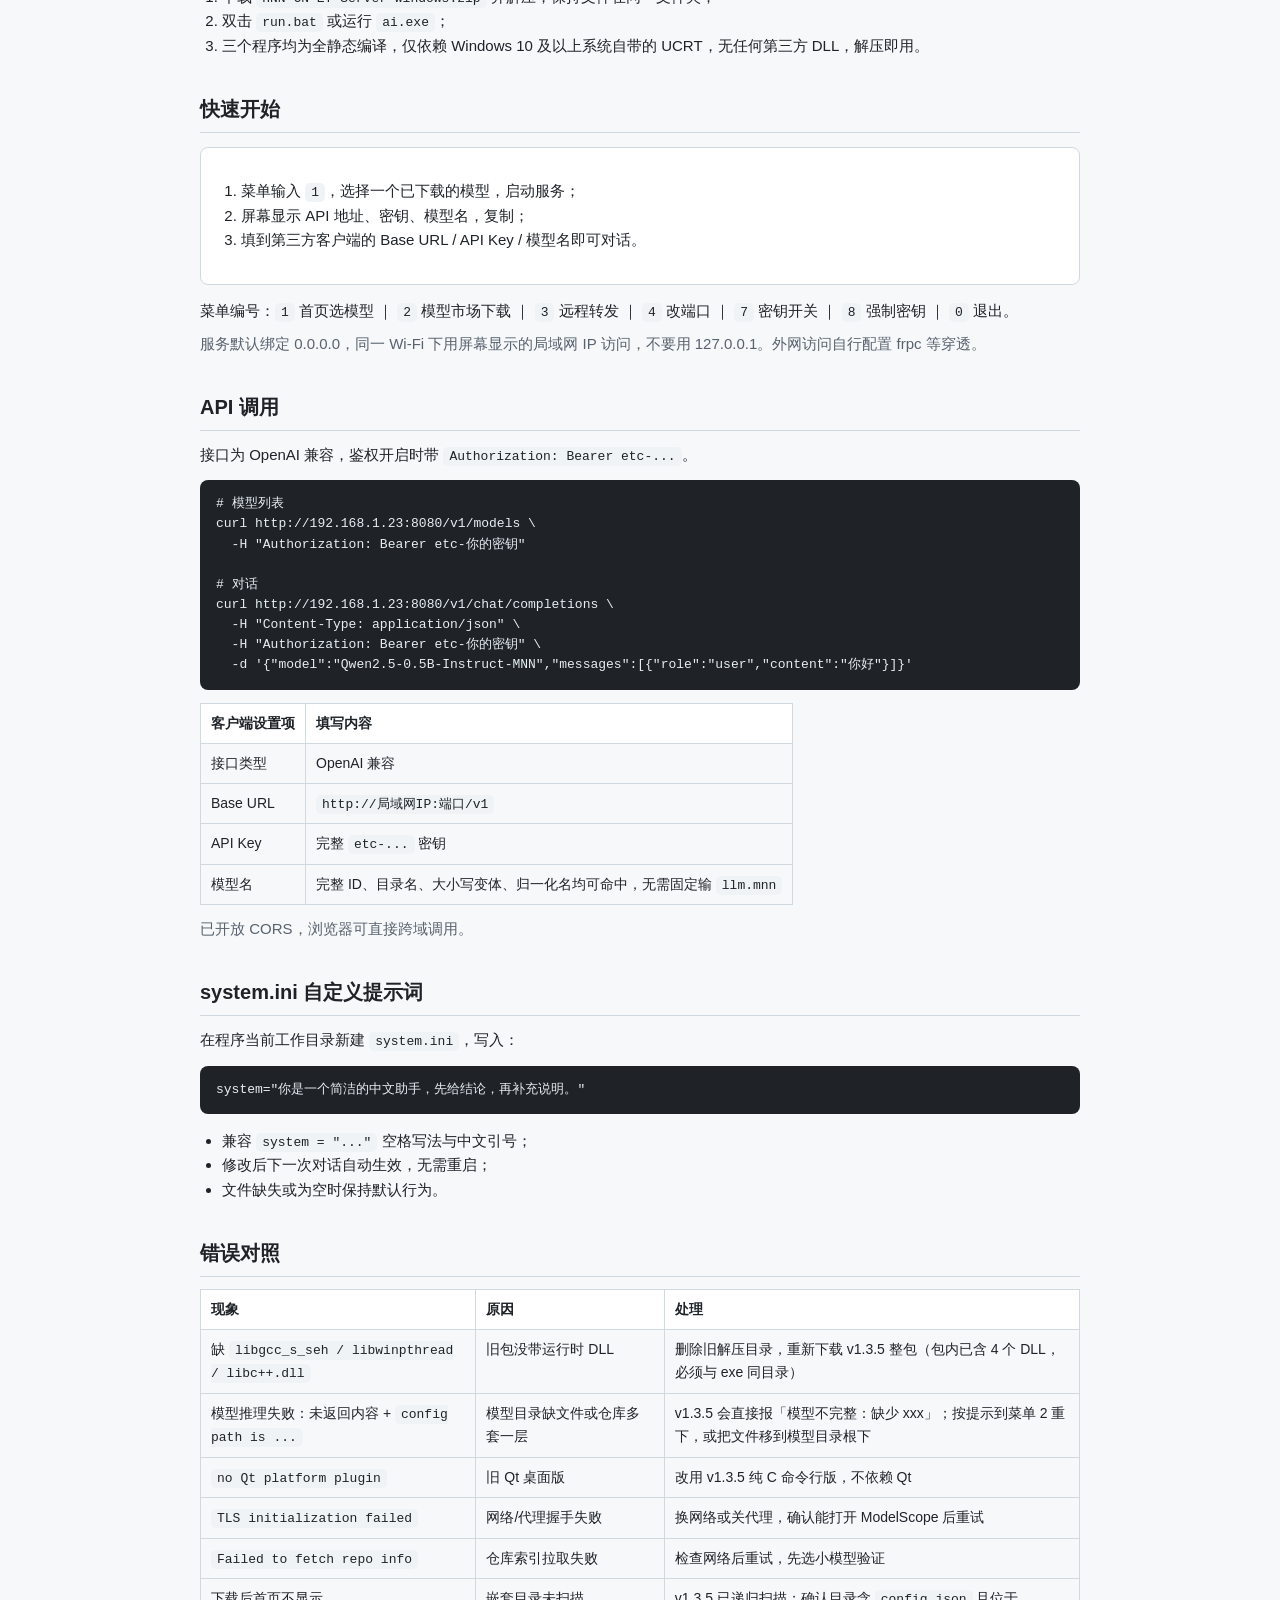
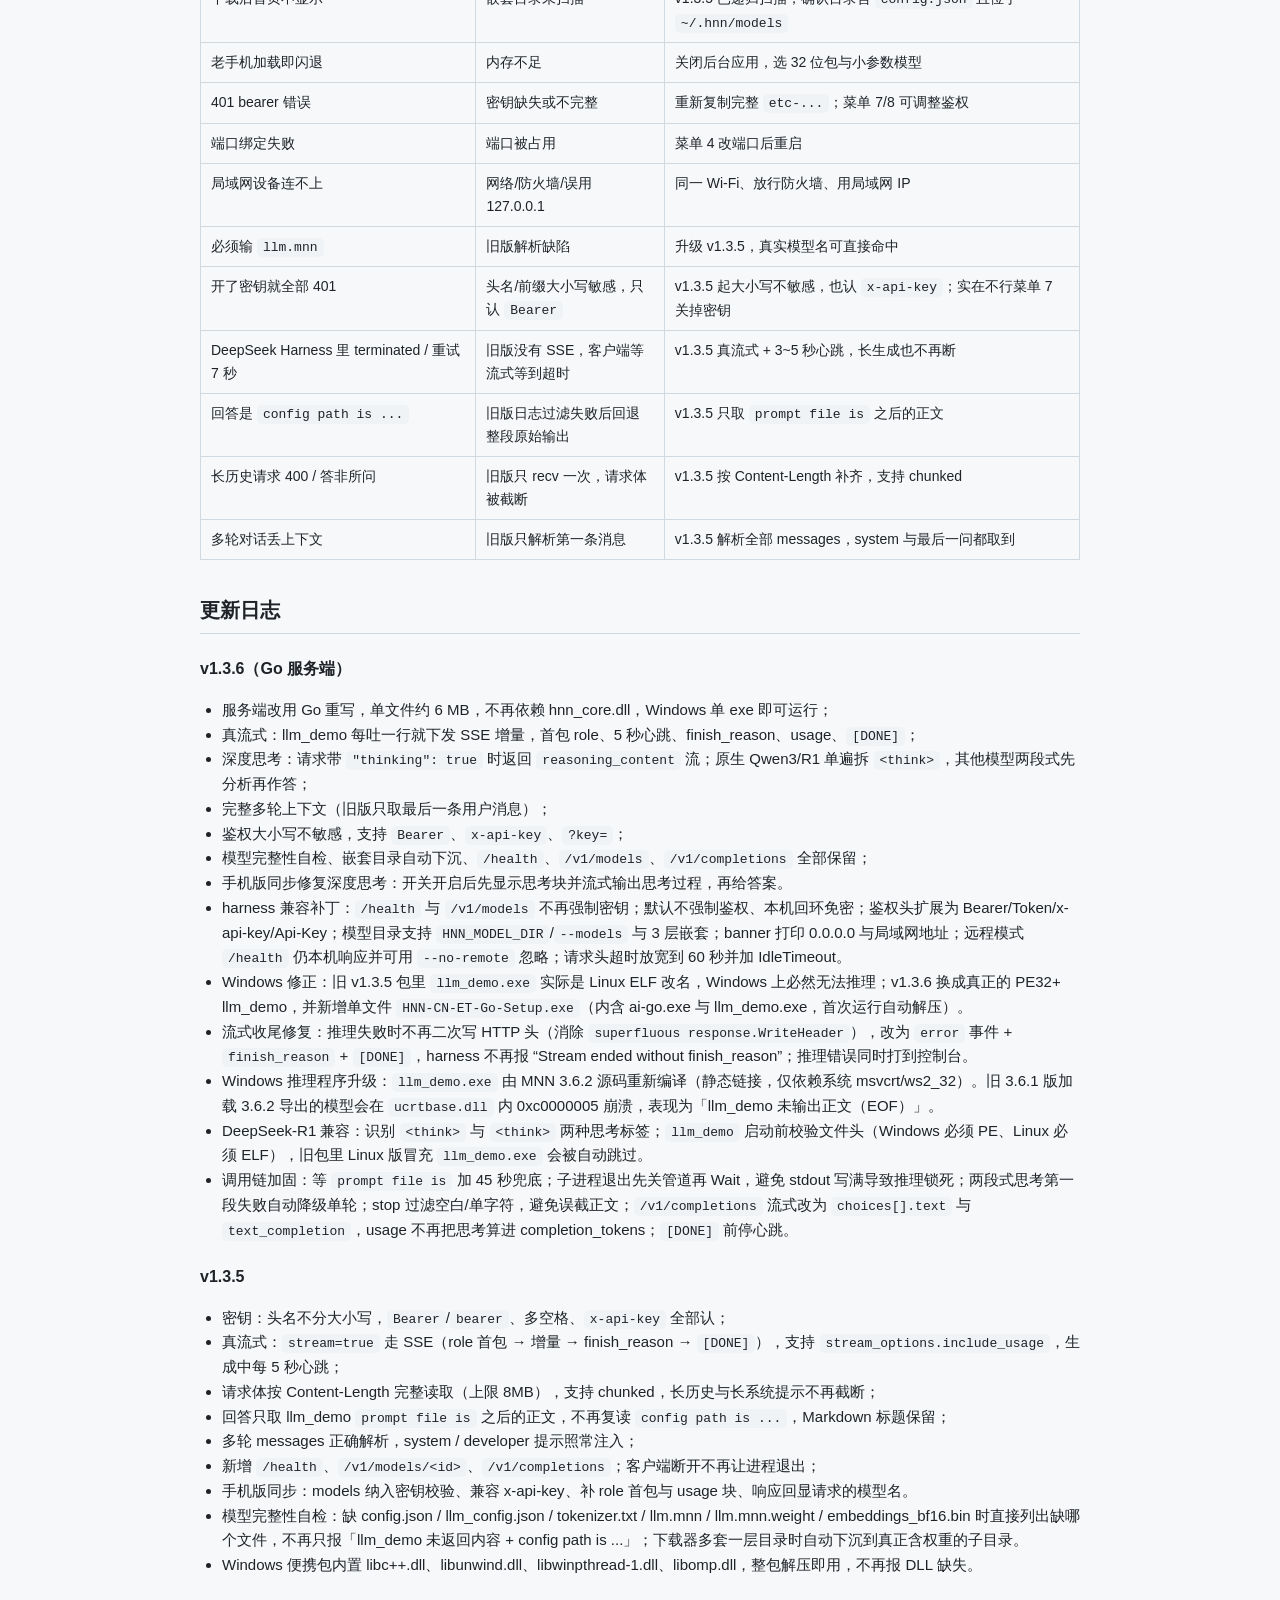
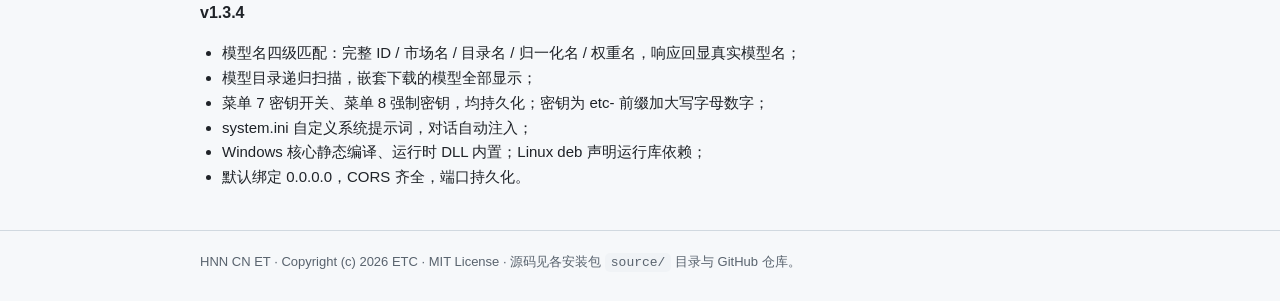
==== commit 97fa3024: "v1.3.6: Windows llm_demo 升级 MNN 3.6.2，修复加载新模型崩溃" ====
--- a/docs/index.html
+++ b/docs/index.html
@@ -192,6 +192,7 @@
   <li>harness 兼容补丁：<code>/health</code> 与 <code>/v1/models</code> 不再强制密钥；默认不强制鉴权、本机回环免密；鉴权头扩展为 Bearer/Token/x-api-key/Api-Key；模型目录支持 <code>HNN_MODEL_DIR</code>/<code>--models</code> 与 3 层嵌套；banner 打印 0.0.0.0 与局域网地址；远程模式 <code>/health</code> 仍本机响应并可用 <code>--no-remote</code> 忽略；请求头超时放宽到 60 秒并加 IdleTimeout。</li>
   <li>Windows 修正：旧 v1.3.5 包里 <code>llm_demo.exe</code> 实际是 Linux ELF 改名，Windows 上必然无法推理；v1.3.6 换成真正的 PE32+ llm_demo，并新增单文件 <code>HNN-CN-ET-Go-Setup.exe</code>（内含 ai-go.exe 与 llm_demo.exe，首次运行自动解压）。</li>
   <li>流式收尾修复：推理失败时不再二次写 HTTP 头（消除 <code>superfluous response.WriteHeader</code>），改为 <code>error</code> 事件 + <code>finish_reason</code> + <code>[DONE]</code>，harness 不再报 “Stream ended without finish_reason”；推理错误同时打到控制台。</li>
+  <li>Windows 推理程序升级：<code>llm_demo.exe</code> 由 MNN 3.6.2 源码重新编译（静态链接，仅依赖系统 msvcrt/ws2_32）。旧 3.6.1 版加载 3.6.2 导出的模型会在 <code>ucrtbase.dll</code> 内 0xc0000005 崩溃，表现为「llm_demo 未输出正文（EOF）」。</li>
   <li>DeepSeek-R1 兼容：识别 <code>&lt;think&gt;</code> 与 <code>&lt;think&gt;</code> 两种思考标签；<code>llm_demo</code> 启动前校验文件头（Windows 必须 PE、Linux 必须 ELF），旧包里 Linux 版冒充 <code>llm_demo.exe</code> 会被自动跳过。</li>
   <li>调用链加固：等 <code>prompt file is</code> 加 45 秒兜底；子进程退出先关管道再 Wait，避免 stdout 写满导致推理锁死；两段式思考第一段失败自动降级单轮；stop 过滤空白/单字符，避免误截正文；<code>/v1/completions</code> 流式改为 <code>choices[].text</code> 与 <code>text_completion</code>，usage 不再把思考算进 completion_tokens；<code>[DONE]</code> 前停心跳。</li>
 </ul>
